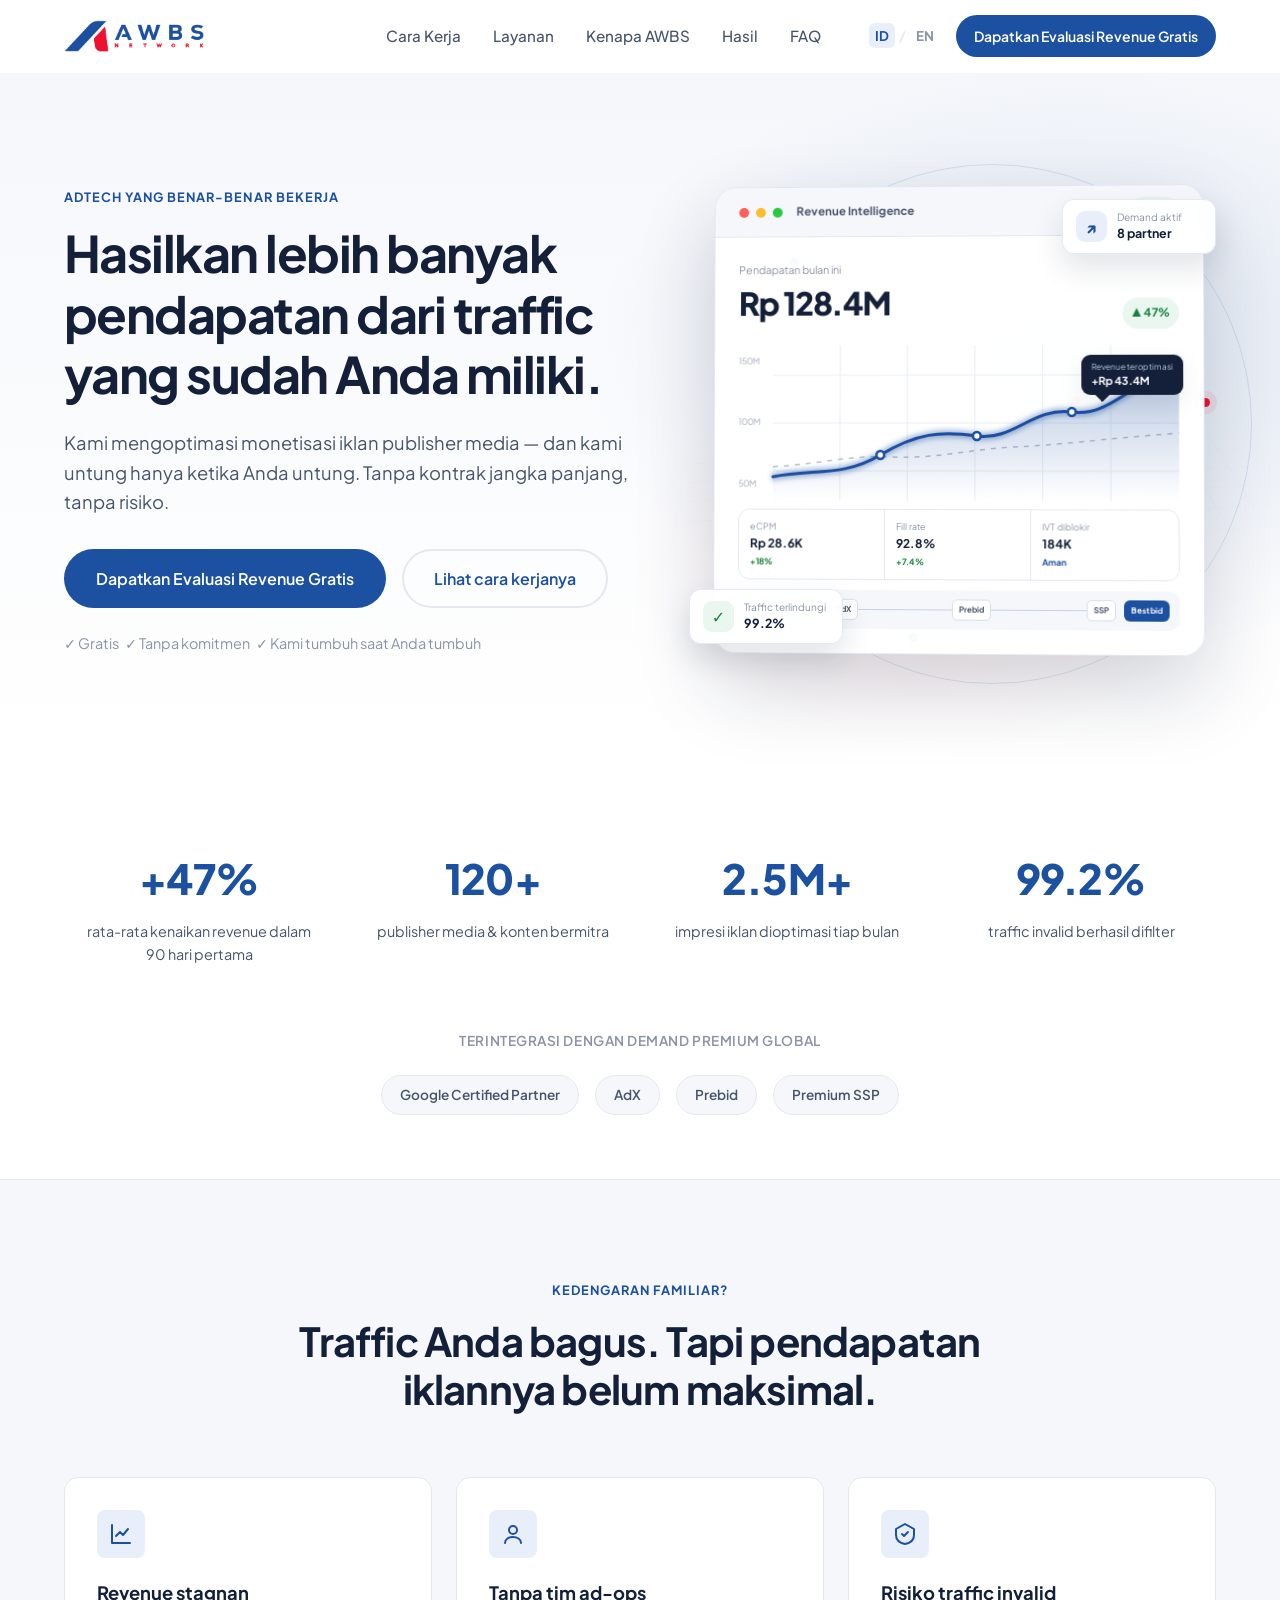
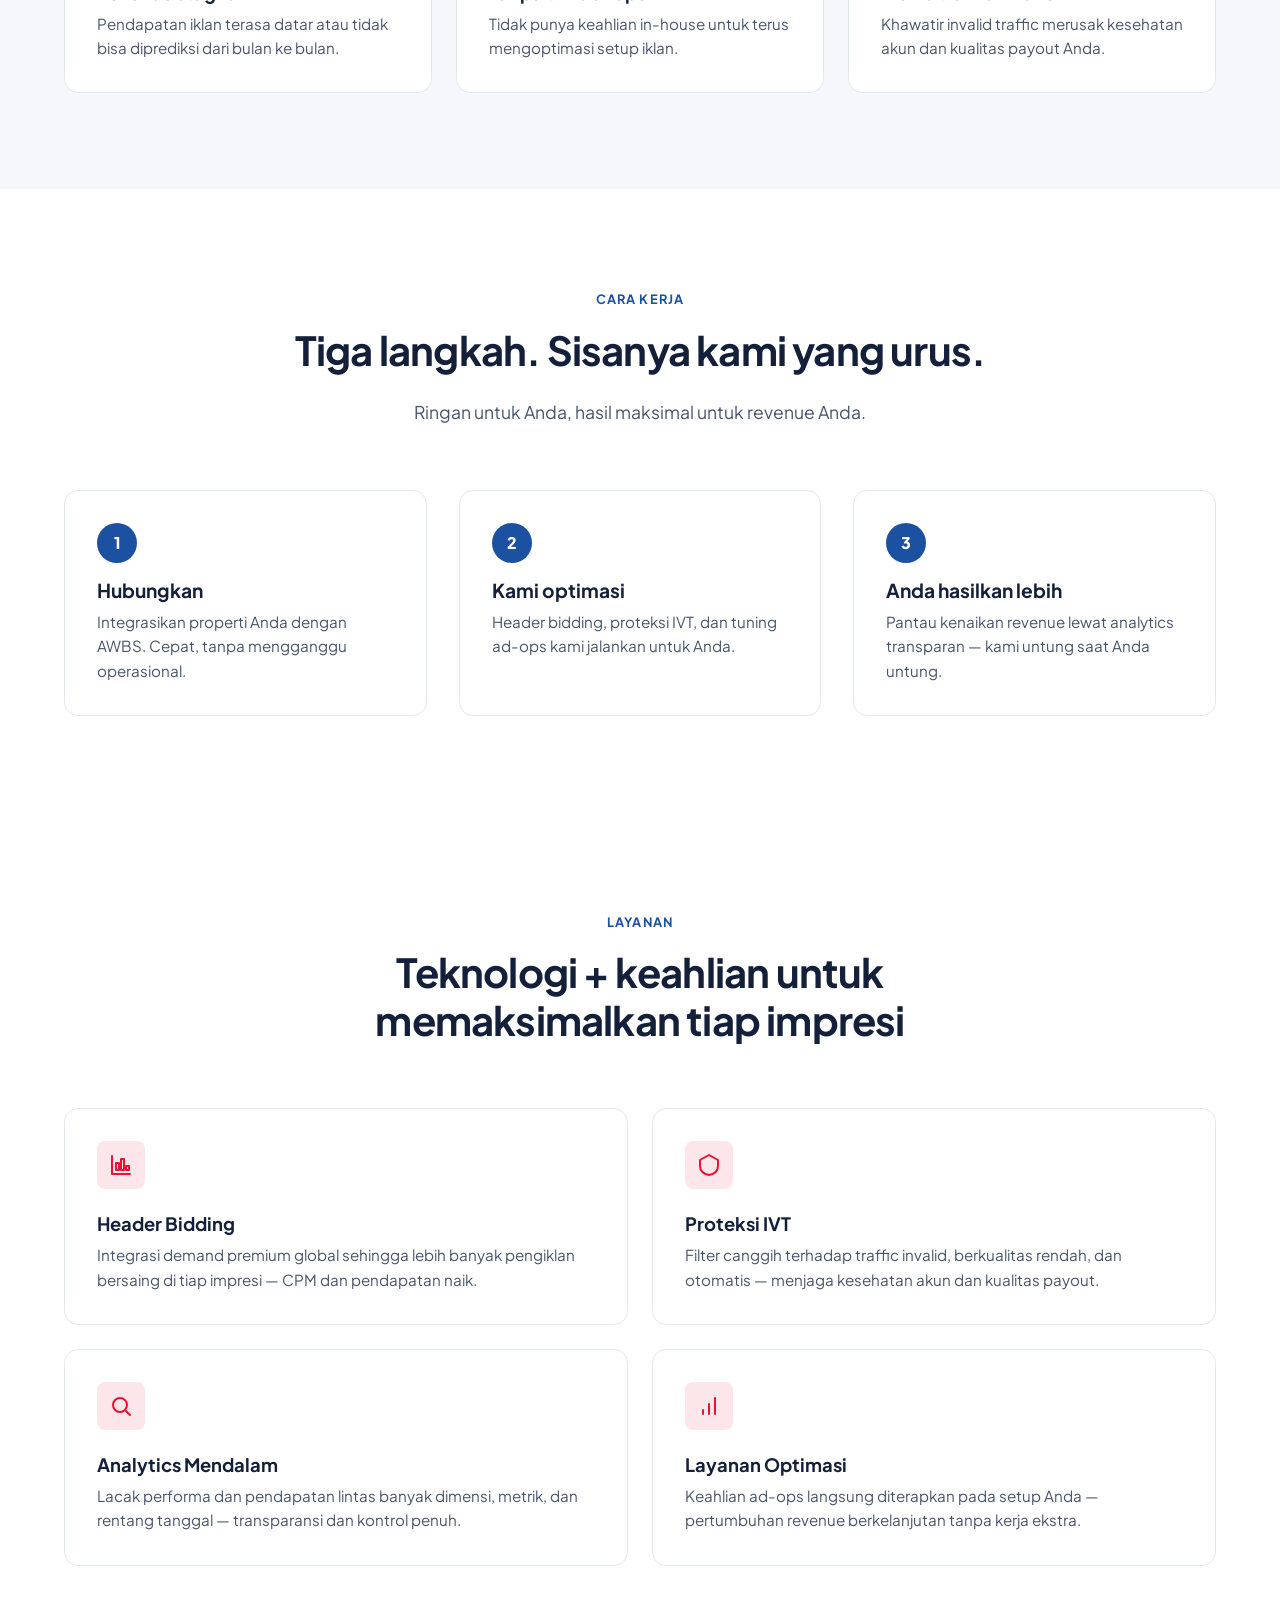
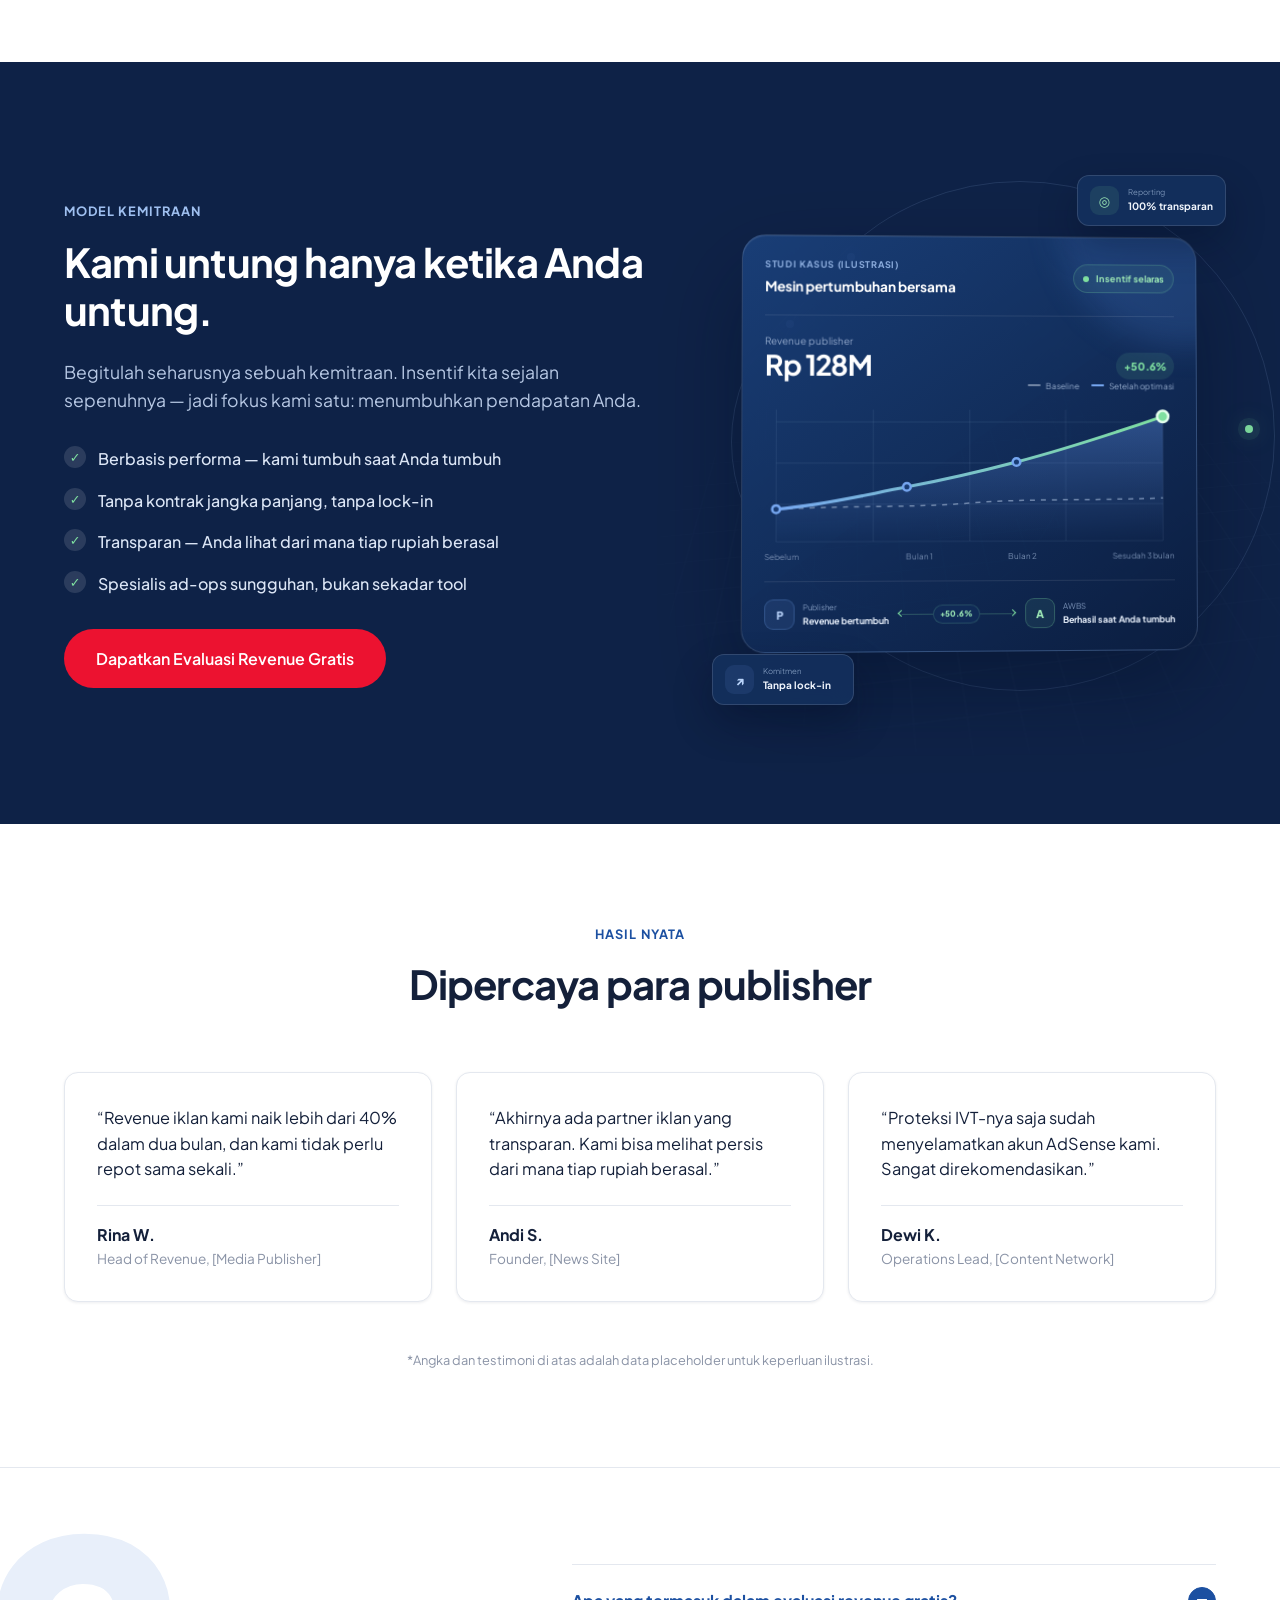
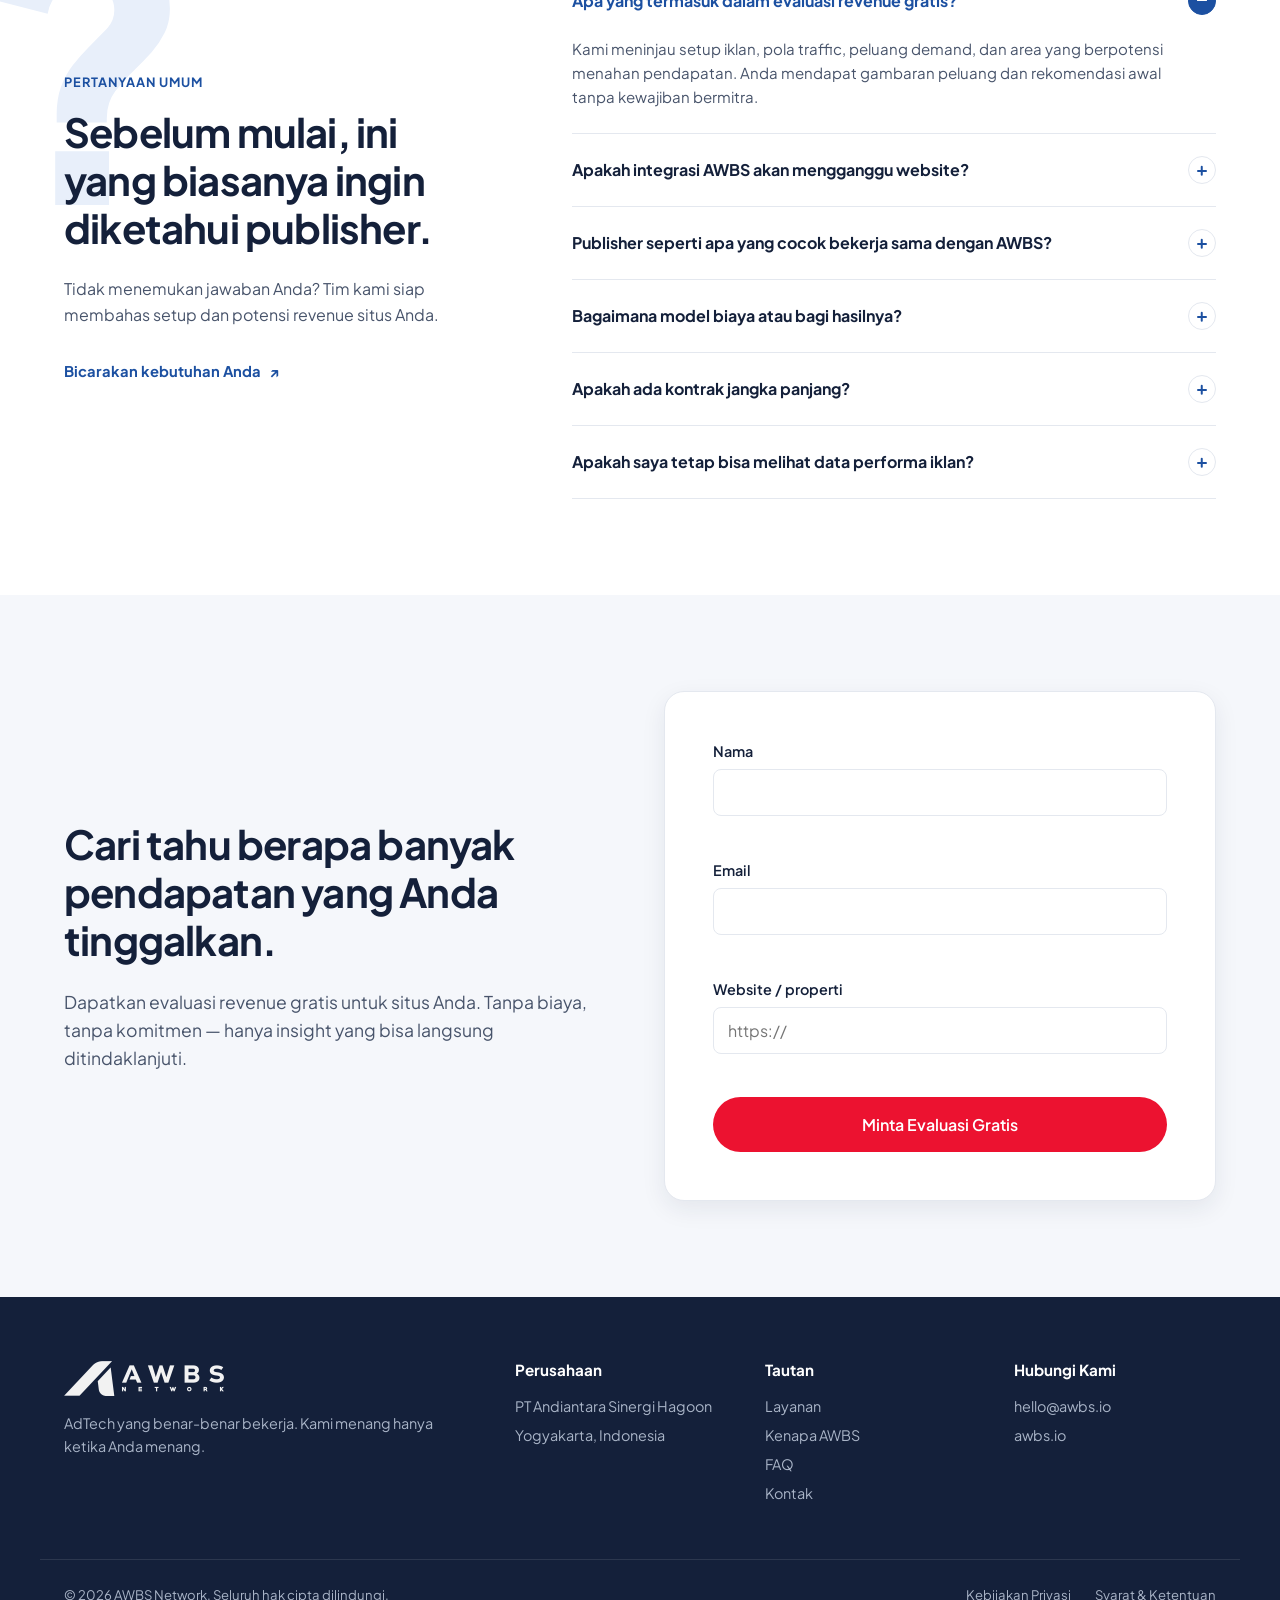
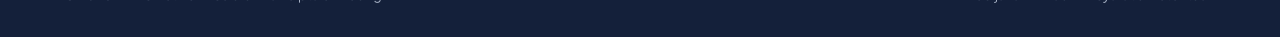
==== index.html @ 58a89e8c "initial commit" ====
<!DOCTYPE html>
<html lang="id">
<head>
  <meta charset="UTF-8" />
  <meta name="viewport" content="width=device-width, initial-scale=1.0" />
  <title data-i18n="meta.title">AWBS Network — Optimasi Monetisasi Iklan untuk Publisher</title>
  <meta name="description" data-i18n="meta.description" content="AWBS membantu publisher media mengoptimasi performa iklan. Kami untung hanya ketika Anda untung — tanpa kontrak jangka panjang." />
  <link rel="icon" href="assets/logo.png" />
  <link rel="preconnect" href="https://fonts.googleapis.com" />
  <link rel="preconnect" href="https://fonts.gstatic.com" crossorigin />
  <link href="https://fonts.googleapis.com/css2?family=Plus+Jakarta+Sans:wght@400;500;600;700;800&amp;display=swap" rel="stylesheet" />
  <link rel="stylesheet" href="css/style.css" />
  <script src="js/i18n.js" defer></script>
  <script src="js/main.js" defer></script>
  <script src="js/form.js" defer></script>
</head>
<body>
  <a href="#hero" class="skip-link" data-i18n="a11y.skip">Lewati ke konten utama</a>

  <!-- ============ HEADER / NAV ============ -->
  <header id="header" class="header">
    <div class="container header__inner">
      <a href="#hero" class="header__brand" aria-label="AWBS Network">
        <img src="assets/logo.png" alt="AWBS Network" class="header__logo" width="150" height="34" />
      </a>

      <nav class="nav" aria-label="Navigasi utama">
        <ul class="nav__list" id="navList">
          <li><a href="#how" class="nav__link" data-i18n="nav.how">Cara Kerja</a></li>
          <li><a href="#services" class="nav__link" data-i18n="nav.services">Layanan</a></li>
          <li><a href="#why" class="nav__link" data-i18n="nav.why">Kenapa AWBS</a></li>
          <li><a href="#proof" class="nav__link" data-i18n="nav.proof">Hasil</a></li>
          <li><a href="#faq" class="nav__link" data-i18n="nav.faq">FAQ</a></li>
        </ul>
      </nav>

      <div class="header__actions">
        <div class="lang-switch" role="group" aria-label="Pilih bahasa">
          <button type="button" class="lang-switch__btn is-active" data-lang="id" aria-pressed="true">ID</button>
          <span class="lang-switch__sep" aria-hidden="true">/</span>
          <button type="button" class="lang-switch__btn" data-lang="en" aria-pressed="false">EN</button>
        </div>
        <a href="#contact" class="btn btn--primary btn--sm header__cta" data-i18n="cta.primary">Dapatkan Evaluasi Revenue Gratis</a>
        <button type="button" class="hamburger" id="hamburger" aria-label="Buka menu" aria-expanded="false" aria-controls="navList">
          <span></span><span></span><span></span>
        </button>
      </div>
    </div>
  </header>

  <main>
    <!-- ============ HERO ============ -->
    <section id="hero" class="hero">
      <div class="container hero__inner">
        <div class="hero__content">
          <span class="eyebrow" data-i18n="hero.eyebrow">AdTech yang Benar-Benar Bekerja</span>
          <h1 class="hero__title" data-i18n="hero.title">Hasilkan lebih banyak pendapatan dari traffic yang sudah Anda miliki.</h1>
          <p class="hero__subtitle" data-i18n="hero.subtitle">Kami mengoptimasi monetisasi iklan publisher media — dan kami untung hanya ketika Anda untung. Tanpa kontrak jangka panjang, tanpa risiko.</p>
          <div class="hero__actions">
            <a href="#contact" class="btn btn--primary btn--lg" data-i18n="cta.primary">Dapatkan Evaluasi Revenue Gratis</a>
            <a href="#how" class="btn btn--ghost btn--lg" data-i18n="hero.secondary">Lihat cara kerjanya</a>
          </div>
          <p class="hero__note" data-i18n="hero.note">✓ Gratis &nbsp; ✓ Tanpa komitmen &nbsp; ✓ Kami tumbuh saat Anda tumbuh</p>
        </div>

        <div class="hero__visual" aria-hidden="true">
          <div class="hero-grid"></div>
          <div class="hero-orbit hero-orbit--outer"><span></span><span></span><span></span></div>
          <div class="hero-orbit hero-orbit--inner"><span></span><span></span></div>

          <div class="signal-card signal-card--demand">
            <span class="signal-card__icon">↗</span>
            <span><small data-i18n="hero.signal.demand">Demand aktif</small><strong data-i18n="hero.signal.partners">8 partner</strong></span>
          </div>
          <div class="signal-card signal-card--shield">
            <span class="signal-card__icon signal-card__icon--green">✓</span>
            <span><small data-i18n="hero.signal.protection">Traffic terlindungi</small><strong>99.2%</strong></span>
          </div>

          <div class="dashboard">
            <div class="dashboard__head">
              <span class="dashboard__dot"></span><span class="dashboard__dot"></span><span class="dashboard__dot"></span>
              <span class="dashboard__title" data-i18n="hero.dash.title">Revenue Intelligence</span>
              <span class="dashboard__live"><i></i><span data-i18n="hero.dash.live">Live</span></span>
            </div>
            <div class="dashboard__body">
              <div class="dashboard__toolbar">
                <div class="dashboard__stat">
                  <span class="dashboard__label" data-i18n="hero.dash.revenue">Pendapatan bulan ini</span>
                  <span class="dashboard__value">Rp 128.4M</span>
                </div>
                <span class="dashboard__delta">▲ 47%</span>
              </div>

              <div class="chart-wrap">
                <div class="chart-wrap__axis"><span>150M</span><span>100M</span><span>50M</span></div>
                <svg class="chart" viewBox="0 0 420 156" preserveAspectRatio="none" role="img">
                  <defs>
                    <linearGradient id="heroChartGrad" x1="0" y1="0" x2="0" y2="1">
                      <stop offset="0%" stop-color="#1C50A1" stop-opacity="0.32"/>
                      <stop offset="100%" stop-color="#1C50A1" stop-opacity="0"/>
                    </linearGradient>
                    <filter id="heroChartGlow" x="-20%" y="-30%" width="140%" height="160%">
                      <feGaussianBlur stdDeviation="3" result="blur"/>
                      <feMerge><feMergeNode in="blur"/><feMergeNode in="SourceGraphic"/></feMerge>
                    </filter>
                  </defs>
                  <g class="chart__grid">
                    <path d="M0 30H420M0 78H420M0 126H420"/>
                    <path d="M70 0V156M140 0V156M210 0V156M280 0V156M350 0V156"/>
                  </g>
                  <path class="chart__baseline" d="M0 122 C58 118 80 110 125 112 S205 104 250 102 S340 94 420 88"/>
                  <path class="chart__area" d="M0 132 C44 124 74 132 112 110 S174 86 212 91 S270 62 310 67 S370 36 420 24 L420 156 L0 156 Z"/>
                  <path class="chart__line" d="M0 132 C44 124 74 132 112 110 S174 86 212 91 S270 62 310 67 S370 36 420 24" filter="url(#heroChartGlow)"/>
                  <g class="chart__points">
                    <circle cx="112" cy="110" r="4"/><circle cx="212" cy="91" r="4"/><circle cx="310" cy="67" r="4"/><circle cx="420" cy="24" r="5"/>
                  </g>
                </svg>
                <div class="chart-tooltip"><small data-i18n="hero.dash.optimized">Revenue teroptimasi</small><strong>+Rp 43.4M</strong></div>
              </div>

              <div class="dashboard__metrics">
                <div><span data-i18n="hero.dash.cpm">eCPM</span><strong>Rp 28.6K</strong><em>+18%</em></div>
                <div><span data-i18n="hero.dash.fill">Fill rate</span><strong>92.8%</strong><em>+7.4%</em></div>
                <div><span data-i18n="hero.dash.ivt">IVT diblokir</span><strong>184K</strong><em class="is-safe" data-i18n="hero.dash.safe">Aman</em></div>
              </div>

              <div class="auction-flow">
                <div class="auction-flow__label" data-i18n="hero.dash.auction">Lelang real-time</div>
                <div class="auction-flow__route">
                  <span>AdX</span><i></i><span>Prebid</span><i></i><span>SSP</span>
                  <b data-i18n="hero.dash.bestbid">Best bid</b>
                </div>
              </div>
            </div>
          </div>
        </div>
      </div>
    </section>

    <!-- ============ TRUST STRIP ============ -->
    <section id="trust" class="trust">
      <div class="container">
        <div class="stats">
          <div class="stat">
            <span class="stat__value">+47%</span>
            <span class="stat__label" data-i18n="trust.stat1">rata-rata kenaikan revenue dalam 90 hari pertama</span>
          </div>
          <div class="stat">
            <span class="stat__value">120+</span>
            <span class="stat__label" data-i18n="trust.stat2">publisher media &amp; konten bermitra</span>
          </div>
          <div class="stat">
            <span class="stat__value">2.5M+</span>
            <span class="stat__label" data-i18n="trust.stat3">impresi iklan dioptimasi tiap bulan</span>
          </div>
          <div class="stat">
            <span class="stat__value">99.2%</span>
            <span class="stat__label" data-i18n="trust.stat4">traffic invalid berhasil difilter</span>
          </div>
        </div>
        <p class="trust__badges-label" data-i18n="trust.partners">Terintegrasi dengan demand premium global</p>
        <div class="badges">
          <span class="badge">Google Certified Partner</span>
          <span class="badge">AdX</span>
          <span class="badge">Prebid</span>
          <span class="badge">Premium SSP</span>
        </div>
      </div>
    </section>

    <!-- ============ PROBLEM ============ -->
    <section id="problem" class="section problem">
      <div class="container">
        <div class="section__head">
          <span class="eyebrow" data-i18n="problem.eyebrow">Kedengaran familiar?</span>
          <h2 class="section__title" data-i18n="problem.title">Traffic Anda bagus. Tapi pendapatan iklannya belum maksimal.</h2>
        </div>
        <div class="cards cards--3">
          <div class="card problem__card">
            <div class="card__icon" aria-hidden="true">
              <svg viewBox="0 0 24 24" fill="none" stroke="currentColor" stroke-width="2" stroke-linecap="round" stroke-linejoin="round"><path d="M3 3v18h18"/><path d="M7 14l4-4 3 3 5-6"/></svg>
            </div>
            <h3 class="card__title" data-i18n="problem.c1.title">Revenue stagnan</h3>
            <p class="card__text" data-i18n="problem.c1.text">Pendapatan iklan terasa datar atau tidak bisa diprediksi dari bulan ke bulan.</p>
          </div>
          <div class="card problem__card">
            <div class="card__icon" aria-hidden="true">
              <svg viewBox="0 0 24 24" fill="none" stroke="currentColor" stroke-width="2" stroke-linecap="round" stroke-linejoin="round"><circle cx="12" cy="8" r="4"/><path d="M4 21c0-4 4-6 8-6s8 2 8 6"/></svg>
            </div>
            <h3 class="card__title" data-i18n="problem.c2.title">Tanpa tim ad-ops</h3>
            <p class="card__text" data-i18n="problem.c2.text">Tidak punya keahlian in-house untuk terus mengoptimasi setup iklan.</p>
          </div>
          <div class="card problem__card">
            <div class="card__icon" aria-hidden="true">
              <svg viewBox="0 0 24 24" fill="none" stroke="currentColor" stroke-width="2" stroke-linecap="round" stroke-linejoin="round"><path d="M12 2l9 5v6c0 5-4 8-9 9-5-1-9-4-9-9V7z"/><path d="M9 12l2 2 4-4"/></svg>
            </div>
            <h3 class="card__title" data-i18n="problem.c3.title">Risiko traffic invalid</h3>
            <p class="card__text" data-i18n="problem.c3.text">Khawatir invalid traffic merusak kesehatan akun dan kualitas payout Anda.</p>
          </div>
        </div>
      </div>
    </section>

    <!-- ============ HOW IT WORKS ============ -->
    <section id="how" class="section how">
      <div class="container">
        <div class="section__head">
          <span class="eyebrow" data-i18n="how.eyebrow">Cara Kerja</span>
          <h2 class="section__title" data-i18n="how.title">Tiga langkah. Sisanya kami yang urus.</h2>
          <p class="section__lead" data-i18n="how.lead">Ringan untuk Anda, hasil maksimal untuk revenue Anda.</p>
        </div>
        <ol class="steps">
          <li class="step">
            <span class="step__num">1</span>
            <h3 class="step__title" data-i18n="how.s1.title">Hubungkan</h3>
            <p class="step__text" data-i18n="how.s1.text">Integrasikan properti Anda dengan AWBS. Cepat, tanpa mengganggu operasional.</p>
          </li>
          <li class="step">
            <span class="step__num">2</span>
            <h3 class="step__title" data-i18n="how.s2.title">Kami optimasi</h3>
            <p class="step__text" data-i18n="how.s2.text">Header bidding, proteksi IVT, dan tuning ad-ops kami jalankan untuk Anda.</p>
          </li>
          <li class="step">
            <span class="step__num">3</span>
            <h3 class="step__title" data-i18n="how.s3.title">Anda hasilkan lebih</h3>
            <p class="step__text" data-i18n="how.s3.text">Pantau kenaikan revenue lewat analytics transparan — kami untung saat Anda untung.</p>
          </li>
        </ol>
      </div>
    </section>

    <!-- ============ SERVICES ============ -->
    <section id="services" class="section services">
      <div class="container">
        <div class="section__head">
          <span class="eyebrow" data-i18n="services.eyebrow">Layanan</span>
          <h2 class="section__title" data-i18n="services.title">Teknologi + keahlian untuk memaksimalkan tiap impresi</h2>
        </div>
        <div class="cards cards--2">
          <div class="card service">
            <div class="card__icon card__icon--accent" aria-hidden="true">
              <svg viewBox="0 0 24 24" fill="none" stroke="currentColor" stroke-width="2" stroke-linecap="round" stroke-linejoin="round"><path d="M3 3v18h18"/><rect x="7" y="10" width="3" height="7"/><rect x="12" y="6" width="3" height="11"/><rect x="17" y="13" width="3" height="4"/></svg>
            </div>
            <h3 class="card__title" data-i18n="services.s1.title">Header Bidding</h3>
            <p class="card__text" data-i18n="services.s1.text">Integrasi demand premium global sehingga lebih banyak pengiklan bersaing di tiap impresi — CPM dan pendapatan naik.</p>
          </div>
          <div class="card service">
            <div class="card__icon card__icon--accent" aria-hidden="true">
              <svg viewBox="0 0 24 24" fill="none" stroke="currentColor" stroke-width="2" stroke-linecap="round" stroke-linejoin="round"><path d="M12 2l9 5v6c0 5-4 8-9 9-5-1-9-4-9-9V7z"/></svg>
            </div>
            <h3 class="card__title" data-i18n="services.s2.title">Proteksi IVT</h3>
            <p class="card__text" data-i18n="services.s2.text">Filter canggih terhadap traffic invalid, berkualitas rendah, dan otomatis — menjaga kesehatan akun dan kualitas payout.</p>
          </div>
          <div class="card service">
            <div class="card__icon card__icon--accent" aria-hidden="true">
              <svg viewBox="0 0 24 24" fill="none" stroke="currentColor" stroke-width="2" stroke-linecap="round" stroke-linejoin="round"><circle cx="11" cy="11" r="7"/><path d="M21 21l-4-4"/></svg>
            </div>
            <h3 class="card__title" data-i18n="services.s3.title">Analytics Mendalam</h3>
            <p class="card__text" data-i18n="services.s3.text">Lacak performa dan pendapatan lintas banyak dimensi, metrik, dan rentang tanggal — transparansi dan kontrol penuh.</p>
          </div>
          <div class="card service">
            <div class="card__icon card__icon--accent" aria-hidden="true">
              <svg viewBox="0 0 24 24" fill="none" stroke="currentColor" stroke-width="2" stroke-linecap="round" stroke-linejoin="round"><path d="M12 20V10"/><path d="M18 20V4"/><path d="M6 20v-4"/></svg>
            </div>
            <h3 class="card__title" data-i18n="services.s4.title">Layanan Optimasi</h3>
            <p class="card__text" data-i18n="services.s4.text">Keahlian ad-ops langsung diterapkan pada setup Anda — pertumbuhan revenue berkelanjutan tanpa kerja ekstra.</p>
          </div>
        </div>
      </div>
    </section>

    <!-- ============ WHY AWBS ============ -->
    <section id="why" class="section why">
      <div class="container why__inner">
        <div class="why__content">
          <span class="eyebrow eyebrow--light" data-i18n="why.eyebrow">Model Kemitraan</span>
          <h2 class="section__title" data-i18n="why.title">Kami untung hanya ketika Anda untung.</h2>
          <p class="section__lead" data-i18n="why.lead">Begitulah seharusnya sebuah kemitraan. Insentif kita sejalan sepenuhnya — jadi fokus kami satu: menumbuhkan pendapatan Anda.</p>
          <ul class="checklist">
            <li data-i18n="why.p1">Berbasis performa — kami tumbuh saat Anda tumbuh</li>
            <li data-i18n="why.p2">Tanpa kontrak jangka panjang, tanpa lock-in</li>
            <li data-i18n="why.p3">Transparan — Anda lihat dari mana tiap rupiah berasal</li>
            <li data-i18n="why.p4">Spesialis ad-ops sungguhan, bukan sekadar tool</li>
          </ul>
          <a href="#contact" class="btn btn--accent btn--lg" data-i18n="cta.primary">Dapatkan Evaluasi Revenue Gratis</a>
        </div>
        <div class="why__visual" aria-hidden="true">
          <div class="partnership-visual">
            <div class="partnership-visual__grid"></div>
            <div class="partnership-orbit partnership-orbit--one"><i></i><i></i></div>
            <div class="partnership-orbit partnership-orbit--two"><i></i></div>

            <div class="partnership-panel">
              <div class="partnership-panel__head">
                <div>
                  <span class="partnership-panel__eyebrow" data-i18n="why.case.label">Studi kasus (ilustrasi)</span>
                  <strong data-i18n="why.visual.title">Mesin pertumbuhan bersama</strong>
                </div>
                <span class="partnership-panel__status"><i></i><span data-i18n="why.visual.status">Insentif selaras</span></span>
              </div>

              <div class="partnership-chart">
                <div class="partnership-chart__summary">
                  <span data-i18n="why.visual.revenue">Revenue publisher</span>
                  <strong>Rp 128M</strong>
                  <em>+50.6%</em>
                </div>
                <div class="partnership-chart__legend">
                  <span><i></i><span data-i18n="why.visual.baseline">Baseline</span></span>
                  <span><i></i><span data-i18n="why.visual.optimized">Setelah optimasi</span></span>
                </div>
                <svg viewBox="0 0 430 156" role="presentation">
                  <defs>
                    <linearGradient id="partnershipArea" x1="0" y1="0" x2="0" y2="1">
                      <stop offset="0" stop-color="#5B8DE0" stop-opacity=".38"/>
                      <stop offset="1" stop-color="#5B8DE0" stop-opacity="0"/>
                    </linearGradient>
                    <linearGradient id="partnershipLine" x1="0" y1="0" x2="1" y2="0">
                      <stop offset="0" stop-color="#76A7F1"/>
                      <stop offset="1" stop-color="#7FE0A0"/>
                    </linearGradient>
                  </defs>
                  <g class="partnership-chart__gridlines">
                    <path d="M12 25H418M12 68H418M12 111H418M12 150H418"/>
                    <path d="M12 12V150M113 12V150M214 12V150M315 12V150M418 12V150"/>
                  </g>
                  <path class="partnership-chart__baseline" d="M12 116 C98 112 151 115 214 110 S334 108 418 105"/>
                  <path class="partnership-chart__area" d="M12 116 C68 111 105 101 148 93 S221 78 263 67 S345 44 418 19 L418 150 L12 150Z"/>
                  <path class="partnership-chart__line" d="M12 116 C68 111 105 101 148 93 S221 78 263 67 S345 44 418 19"/>
                  <g class="partnership-chart__points">
                    <circle cx="12" cy="116" r="4"/><circle cx="148" cy="93" r="4"/><circle cx="263" cy="67" r="4"/><circle cx="418" cy="19" r="6"/>
                  </g>
                </svg>
                <div class="partnership-chart__months"><span data-i18n="why.case.before">Sebelum</span><span data-i18n="why.visual.month1">Bulan 1</span><span data-i18n="why.visual.month2">Bulan 2</span><span data-i18n="why.case.after">Sesudah 3 bulan</span></div>
              </div>

              <div class="alignment-flow">
                <div class="alignment-node alignment-node--publisher">
                  <span class="alignment-node__mark">P</span>
                  <span><small data-i18n="why.visual.publisher">Publisher</small><strong data-i18n="why.visual.publisherResult">Revenue bertumbuh</strong></span>
                </div>
                <div class="alignment-flow__link"><i></i><span>+50.6%</span></div>
                <div class="alignment-node alignment-node--awbs">
                  <span class="alignment-node__mark">A</span>
                  <span><small>AWBS</small><strong data-i18n="why.visual.awbsResult">Berhasil saat Anda tumbuh</strong></span>
                </div>
              </div>
            </div>

            <div class="partnership-chip partnership-chip--transparent">
              <span class="partnership-chip__icon">◎</span>
              <span><small data-i18n="why.visual.reporting">Reporting</small><strong data-i18n="why.visual.transparent">100% transparan</strong></span>
            </div>
            <div class="partnership-chip partnership-chip--flexible">
              <span class="partnership-chip__icon">↗</span>
              <span><small data-i18n="why.visual.commitment">Komitmen</small><strong data-i18n="why.visual.nolock">Tanpa lock-in</strong></span>
            </div>
          </div>
        </div>
      </div>
    </section>

    <!-- ============ PROOF ============ -->
    <section id="proof" class="section proof">
      <div class="container">
        <div class="section__head">
          <span class="eyebrow" data-i18n="proof.eyebrow">Hasil Nyata</span>
          <h2 class="section__title" data-i18n="proof.title">Dipercaya para publisher</h2>
        </div>
        <div class="cards cards--3">
          <figure class="testimonial">
            <blockquote data-i18n="proof.t1.quote">"Revenue iklan kami naik lebih dari 40% dalam dua bulan, dan kami tidak perlu repot sama sekali."</blockquote>
            <figcaption><strong data-i18n="proof.t1.name">Rina W.</strong><span data-i18n="proof.t1.role">Head of Revenue, [Media Publisher]</span></figcaption>
          </figure>
          <figure class="testimonial">
            <blockquote data-i18n="proof.t2.quote">"Akhirnya ada partner iklan yang transparan. Kami bisa melihat persis dari mana tiap rupiah berasal."</blockquote>
            <figcaption><strong data-i18n="proof.t2.name">Andi S.</strong><span data-i18n="proof.t2.role">Founder, [News Site]</span></figcaption>
          </figure>
          <figure class="testimonial">
            <blockquote data-i18n="proof.t3.quote">"Proteksi IVT-nya saja sudah menyelamatkan akun AdSense kami. Sangat direkomendasikan."</blockquote>
            <figcaption><strong data-i18n="proof.t3.name">Dewi K.</strong><span data-i18n="proof.t3.role">Operations Lead, [Content Network]</span></figcaption>
          </figure>
        </div>
        <p class="proof__disclaimer" data-i18n="proof.disclaimer">*Angka dan testimoni di atas adalah data placeholder untuk keperluan ilustrasi.</p>
      </div>
    </section>

    <!-- ============ FAQ ============ -->
    <section id="faq" class="section faq">
      <div class="container faq__layout">
        <div class="faq__intro">
          <span class="eyebrow" data-i18n="faq.eyebrow">Pertanyaan Umum</span>
          <h2 class="section__title" data-i18n="faq.title">Sebelum mulai, ini yang biasanya ingin diketahui publisher.</h2>
          <p class="section__lead" data-i18n="faq.lead">Tidak menemukan jawaban Anda? Tim kami siap membahas setup dan potensi revenue situs Anda.</p>
          <a href="#contact" class="faq__link" data-i18n="faq.contact">Bicarakan kebutuhan Anda <span aria-hidden="true">↗</span></a>
        </div>

        <div class="faq__list">
          <details class="faq__item" open>
            <summary><span data-i18n="faq.q1">Apa yang termasuk dalam evaluasi revenue gratis?</span><i aria-hidden="true"></i></summary>
            <div class="faq__answer"><p data-i18n="faq.a1">Kami meninjau setup iklan, pola traffic, peluang demand, dan area yang berpotensi menahan pendapatan. Anda mendapat gambaran peluang dan rekomendasi awal tanpa kewajiban bermitra.</p></div>
          </details>
          <details class="faq__item">
            <summary><span data-i18n="faq.q2">Apakah integrasi AWBS akan mengganggu website?</span><i aria-hidden="true"></i></summary>
            <div class="faq__answer"><p data-i18n="faq.a2">Integrasi dirancang bertahap dan diawasi oleh tim ad-ops. Kami menguji implementasi, performa iklan, dan pengalaman pengguna sebelum melakukan optimasi lebih lanjut.</p></div>
          </details>
          <details class="faq__item">
            <summary><span data-i18n="faq.q3">Publisher seperti apa yang cocok bekerja sama dengan AWBS?</span><i aria-hidden="true"></i></summary>
            <div class="faq__answer"><p data-i18n="faq.a3">Kami paling relevan untuk publisher media dan konten dengan traffic aktif yang ingin meningkatkan yield, memperluas demand, atau menjalankan ad-ops tanpa membangun tim internal sendiri.</p></div>
          </details>
          <details class="faq__item">
            <summary><span data-i18n="faq.q4">Bagaimana model biaya atau bagi hasilnya?</span><i aria-hidden="true"></i></summary>
            <div class="faq__answer"><p data-i18n="faq.a4">Model kerja sama berbasis performa dan dibahas transparan setelah evaluasi. Struktur komersial disesuaikan dengan kondisi properti, stack iklan, dan ruang optimasi masing-masing publisher.</p></div>
          </details>
          <details class="faq__item">
            <summary><span data-i18n="faq.q5">Apakah ada kontrak jangka panjang?</span><i aria-hidden="true"></i></summary>
            <div class="faq__answer"><p data-i18n="faq.a5">Tidak ada lock-in jangka panjang. Ruang lingkup, target, akses data, dan mekanisme penghentian kerja sama disepakati dengan jelas sejak awal.</p></div>
          </details>
          <details class="faq__item">
            <summary><span data-i18n="faq.q6">Apakah saya tetap bisa melihat data performa iklan?</span><i aria-hidden="true"></i></summary>
            <div class="faq__answer"><p data-i18n="faq.a6">Ya. Transparansi adalah bagian utama kemitraan: Anda tetap dapat memantau metrik, tren pendapatan, dan dampak optimasi melalui reporting yang disepakati bersama.</p></div>
          </details>
        </div>
      </div>
    </section>

    <!-- ============ FINAL CTA / CONTACT ============ -->
    <section id="contact" class="section contact">
      <div class="container contact__inner">
        <div class="contact__copy">
          <h2 class="section__title" data-i18n="contact.title">Cari tahu berapa banyak pendapatan yang Anda tinggalkan.</h2>
          <p class="section__lead" data-i18n="contact.lead">Dapatkan evaluasi revenue gratis untuk situs Anda. Tanpa biaya, tanpa komitmen — hanya insight yang bisa langsung ditindaklanjuti.</p>
        </div>
        <form class="lead-form" id="leadForm" novalidate>
          <div class="field">
            <label for="name" data-i18n="contact.form.name">Nama</label>
            <input type="text" id="name" name="name" required autocomplete="name" />
            <span class="field__error" data-error-for="name"></span>
          </div>
          <div class="field">
            <label for="email" data-i18n="contact.form.email">Email</label>
            <input type="email" id="email" name="email" required autocomplete="email" />
            <span class="field__error" data-error-for="email"></span>
          </div>
          <div class="field">
            <label for="website" data-i18n="contact.form.website">Website / properti</label>
            <input type="url" id="website" name="website" required placeholder="https://" />
            <span class="field__error" data-error-for="website"></span>
          </div>
          <button type="submit" class="btn btn--accent btn--lg btn--block" data-i18n="contact.form.submit">Minta Evaluasi Gratis</button>
          <p class="lead-form__success" id="formSuccess" hidden data-i18n="contact.form.success">Terima kasih! Tim kami akan menghubungi Anda dalam 1×24 jam.</p>
        </form>
      </div>
    </section>
  </main>

  <!-- ============ FOOTER ============ -->
  <footer id="footer" class="footer">
    <div class="container footer__inner">
      <div class="footer__brand">
        <img src="assets/logo-white.png" alt="AWBS Network" class="footer__logo" width="160" height="35" />
        <p class="footer__tagline" data-i18n="footer.tagline">AdTech yang benar-benar bekerja. Kami menang hanya ketika Anda menang.</p>
      </div>
      <div class="footer__col">
        <h4 data-i18n="footer.company.title">Perusahaan</h4>
        <p>PT Andiantara Sinergi Hagoon</p>
        <p data-i18n="footer.company.address">Yogyakarta, Indonesia</p>
      </div>
      <div class="footer__col">
        <h4 data-i18n="footer.links.title">Tautan</h4>
        <a href="#services" data-i18n="nav.services">Layanan</a>
        <a href="#why" data-i18n="nav.why">Kenapa AWBS</a>
        <a href="#faq" data-i18n="nav.faq">FAQ</a>
        <a href="#contact" data-i18n="footer.links.contact">Kontak</a>
      </div>
      <div class="footer__col">
        <h4 data-i18n="footer.contact.title">Hubungi Kami</h4>
        <a href="mailto:hello@awbs.io">hello@awbs.io</a>
        <a href="https://awbs.io" target="_blank" rel="noopener">awbs.io</a>
      </div>
    </div>
    <div class="footer__bottom container">
      <span data-i18n="footer.copyright">© 2026 AWBS Network. Seluruh hak cipta dilindungi.</span>
      <div class="footer__legal">
        <a href="#" data-i18n="footer.privacy">Kebijakan Privasi</a>
        <a href="#" data-i18n="footer.terms">Syarat &amp; Ketentuan</a>
      </div>
    </div>
  </footer>
</body>
</html>
---- css/style.css ----
/* ============================================================
   AWBS Landing — style.css
   Palet dari logo: primary #1C50A1, accent #EC1230
   ============================================================ */

:root {
  /* Warna brand */
  --color-primary: #1C50A1;
  --color-primary-dark: #143A78;
  --color-primary-light: #E8EFFA;
  --color-accent: #EC1230;
  --color-accent-dark: #C40F28;

  /* Netral */
  --color-ink: #14203A;
  --color-body: #48546B;
  --color-muted: #8A93A6;
  --color-line: #E4E8EF;
  --color-bg: #FFFFFF;
  --color-bg-alt: #F5F7FB;
  --color-bg-deep: #0E2247;

  /* Spacing (grid 8pt) */
  --space-1: 8px;
  --space-2: 16px;
  --space-3: 24px;
  --space-4: 32px;
  --space-5: 48px;
  --space-6: 64px;
  --space-7: 96px;

  /* Radius & shadow */
  --radius-sm: 8px;
  --radius: 14px;
  --radius-lg: 20px;
  --shadow-sm: 0 1px 3px rgba(20, 32, 58, .08);
  --shadow: 0 8px 24px rgba(20, 32, 58, .08);
  --shadow-lg: 0 20px 48px rgba(20, 32, 58, .14);

  /* Layout */
  --container: 1200px;
  --header-h: 72px;

  --font: 'Plus Jakarta Sans', system-ui, -apple-system, Segoe UI, Roboto, sans-serif;
}

/* ---------- Reset ringan ---------- */
*, *::before, *::after { box-sizing: border-box; }
html { scroll-behavior: smooth; scroll-padding-top: var(--header-h); }
body {
  margin: 0;
  font-family: var(--font);
  color: var(--color-body);
  background: var(--color-bg);
  line-height: 1.6;
  -webkit-font-smoothing: antialiased;
}
h1, h2, h3, h4 { color: var(--color-ink); line-height: 1.2; margin: 0; font-weight: 700; }
p { margin: 0; }
a { color: inherit; text-decoration: none; }
img { max-width: 100%; display: block; }
ul, ol { margin: 0; padding: 0; list-style: none; }

.container { width: 100%; max-width: var(--container); margin: 0 auto; padding: 0 var(--space-3); }

.skip-link {
  position: absolute; left: -9999px; top: 0; z-index: 100;
  background: var(--color-primary); color: #fff; padding: var(--space-2); border-radius: var(--radius-sm);
}
.skip-link:focus { left: var(--space-2); top: var(--space-2); }

/* ---------- Tipografi utilitas ---------- */
.eyebrow {
  display: inline-block;
  font-size: .8rem; font-weight: 700; letter-spacing: .08em; text-transform: uppercase;
  color: var(--color-primary); margin-bottom: var(--space-2);
}
.eyebrow--light { color: #9FC0F0; }

.section { padding: var(--space-7) 0; }
.section__head { max-width: 720px; margin: 0 auto var(--space-6); text-align: center; }
.section__title { font-size: clamp(1.7rem, 4vw, 2.5rem); letter-spacing: -.02em; }
.section__lead { margin-top: var(--space-3); font-size: 1.1rem; color: var(--color-body); }

/* ---------- Buttons ---------- */
.btn {
  display: inline-flex; align-items: center; justify-content: center; gap: var(--space-1);
  font-family: inherit; font-weight: 600; font-size: .95rem; cursor: pointer;
  border: 2px solid transparent; border-radius: 999px; padding: 12px 24px;
  transition: transform .15s ease, background .2s ease, box-shadow .2s ease, color .2s ease;
  white-space: nowrap;
}
.btn:active { transform: translateY(1px); }
.btn--primary { background: var(--color-primary); color: #fff; }
.btn--primary:hover { background: var(--color-primary-dark); box-shadow: var(--shadow); }
.btn--accent { background: var(--color-accent); color: #fff; }
.btn--accent:hover { background: var(--color-accent-dark); box-shadow: 0 8px 24px rgba(236,18,48,.28); }
.btn--ghost { background: transparent; color: var(--color-primary); border-color: var(--color-line); }
.btn--ghost:hover { border-color: var(--color-primary); background: var(--color-primary-light); }
.btn--sm { padding: 8px 16px; font-size: .875rem; }
.btn--lg { padding: 15px 30px; font-size: 1rem; }
.btn--block { width: 100%; }

/* ---------- Header ---------- */
.header {
  position: sticky; top: 0; z-index: 50;
  background: rgba(255,255,255,.85); backdrop-filter: blur(10px);
  border-bottom: 1px solid transparent;
  transition: box-shadow .25s ease, border-color .25s ease;
}
.header.is-scrolled { box-shadow: var(--shadow-sm); border-color: var(--color-line); }
.header__inner { display: flex; align-items: center; gap: var(--space-3); height: var(--header-h); }
.header__logo { height: 32px; width: auto; }
.nav { margin-left: auto; }
.nav__list { display: flex; gap: var(--space-4); }
.nav__link { font-weight: 500; color: var(--color-body); font-size: .95rem; }
.nav__link:hover { color: var(--color-primary); }
.header__actions { display: flex; align-items: center; gap: var(--space-2); margin-left: var(--space-3); }

.lang-switch { display: flex; align-items: center; gap: 4px; font-weight: 600; font-size: .85rem; }
.lang-switch__btn {
  border: none; background: none; cursor: pointer; padding: 4px 6px; border-radius: 6px;
  color: var(--color-muted); font-family: inherit; font-weight: 700;
}
.lang-switch__btn.is-active { color: var(--color-primary); background: var(--color-primary-light); }
.lang-switch__sep { color: var(--color-line); }

.hamburger { display: none; flex-direction: column; gap: 5px; background: none; border: none; cursor: pointer; padding: 8px; }
.hamburger span { display: block; width: 22px; height: 2px; background: var(--color-ink); border-radius: 2px; transition: .25s; }
.hamburger[aria-expanded="true"] span:nth-child(1) { transform: translateY(7px) rotate(45deg); }
.hamburger[aria-expanded="true"] span:nth-child(2) { opacity: 0; }
.hamburger[aria-expanded="true"] span:nth-child(3) { transform: translateY(-7px) rotate(-45deg); }

/* ---------- Hero ---------- */
.hero {
  position: relative; overflow: hidden; padding: var(--space-7) 0;
  background:
    radial-gradient(700px 440px at 83% 42%, rgba(28,80,161,.13), transparent 68%),
    radial-gradient(420px 280px at 72% 70%, rgba(236,18,48,.06), transparent 70%),
    linear-gradient(180deg, var(--color-bg-alt), var(--color-bg));
}
.hero::before {
  content: ""; position: absolute; inset: 0; pointer-events: none; opacity: .35;
  background-image: radial-gradient(rgba(28,80,161,.24) .7px, transparent .7px);
  background-size: 22px 22px;
  mask-image: linear-gradient(90deg, transparent 0 54%, #000 76%, transparent 100%);
}
.hero__inner { position: relative; z-index: 1; display: grid; grid-template-columns: minmax(0, 1fr); gap: var(--space-6); align-items: center; }
.hero__content { position: relative; z-index: 4; min-width: 0; }
.hero__title { font-size: clamp(2rem, 5.5vw, 3.15rem); letter-spacing: -.03em; }
.hero__subtitle { margin-top: var(--space-3); font-size: 1.15rem; max-width: 46ch; }
.hero__actions { margin-top: var(--space-4); display: flex; flex-wrap: wrap; gap: var(--space-2); }
.hero__note { margin-top: var(--space-3); font-size: .9rem; color: var(--color-muted); }

/* Hero revenue intelligence illustration */
.hero__visual {
  position: relative; min-width: 0; min-height: 500px; display: grid; align-items: center;
  isolation: isolate; perspective: 1200px;
}
.hero-grid {
  position: absolute; inset: 8% -8% 4%; z-index: -3; border-radius: 44px;
  background-image:
    linear-gradient(rgba(28,80,161,.07) 1px, transparent 1px),
    linear-gradient(90deg, rgba(28,80,161,.07) 1px, transparent 1px);
  background-size: 34px 34px;
  transform: rotateX(62deg) rotateZ(-7deg) translateY(20%);
  mask-image: radial-gradient(ellipse, #000 20%, transparent 72%);
}
.hero-orbit { position: absolute; z-index: -2; border: 1px solid rgba(28,80,161,.13); border-radius: 50%; }
.hero-orbit--outer { width: 520px; height: 520px; right: -7%; top: -1%; animation: orbit-spin 28s linear infinite; }
.hero-orbit--inner { width: 360px; height: 360px; left: 10%; top: 13%; animation: orbit-spin 22s linear infinite reverse; }
.hero-orbit span { position: absolute; width: 9px; height: 9px; border-radius: 50%; background: var(--color-primary); box-shadow: 0 0 0 7px rgba(28,80,161,.09); }
.hero-orbit span:nth-child(1) { top: 18%; left: 11%; }
.hero-orbit span:nth-child(2) { right: 8%; top: 45%; background: var(--color-accent); box-shadow: 0 0 0 7px rgba(236,18,48,.08); }
.hero-orbit span:nth-child(3) { bottom: 8%; left: 34%; }
.signal-card {
  position: absolute; z-index: 4; display: flex; align-items: center; gap: 10px;
  min-width: 154px; padding: 11px 13px; background: rgba(255,255,255,.92);
  border: 1px solid rgba(28,80,161,.12); border-radius: 12px;
  box-shadow: 0 14px 30px rgba(20,32,58,.12); backdrop-filter: blur(12px);
  animation: signal-float 5s ease-in-out infinite;
}
.signal-card--demand { top: 6%; right: 0; }
.signal-card--shield { bottom: 5%; left: -2%; animation-delay: -2.4s; }
.signal-card__icon { display: grid; place-items: center; width: 31px; height: 31px; flex: 0 0 auto; border-radius: 9px; background: var(--color-primary-light); color: var(--color-primary); font-weight: 800; }
.signal-card__icon--green { color: #16803C; background: #EAF7EF; }
.signal-card small, .signal-card strong { display: block; line-height: 1.25; }
.signal-card small { font-size: .63rem; color: var(--color-muted); }
.signal-card strong { margin-top: 2px; font-size: .78rem; color: var(--color-ink); }
.dashboard {
  position: relative; z-index: 2; width: calc(100% - 26px); max-width: 100%; margin: auto;
  background: rgba(255,255,255,.97); border: 1px solid rgba(28,80,161,.13);
  border-radius: 22px; box-shadow: 0 34px 80px rgba(20,32,58,.18), 0 1px 0 rgba(255,255,255,.8) inset;
  overflow: hidden; transform: rotateY(-2deg) rotateX(1deg); transition: transform .45s ease, box-shadow .45s ease;
}
.hero__visual:hover .dashboard { transform: rotateY(0) rotateX(0) translateY(-4px); box-shadow: 0 40px 90px rgba(20,32,58,.22); }
.dashboard__head { display: flex; align-items: center; gap: 7px; min-height: 50px; padding: 0 var(--space-3); background: rgba(245,247,251,.9); border-bottom: 1px solid var(--color-line); }
.dashboard__dot { width: 10px; height: 10px; border-radius: 50%; background: var(--color-line); }
.dashboard__dot:nth-child(1){ background:#FF5F57; } .dashboard__dot:nth-child(2){ background:#FEBC2E; } .dashboard__dot:nth-child(3){ background:#28C840; }
.dashboard__title { margin-left: 7px; font-size: .72rem; font-weight: 700; color: var(--color-body); }
.dashboard__live { margin-left: auto; display: inline-flex; align-items: center; gap: 5px; padding: 4px 8px; border: 1px solid #D7EEE0; border-radius: 999px; color: #16803C; background: #F2FBF5; font-size: .62rem; font-weight: 700; }
.dashboard__live i { width: 6px; height: 6px; border-radius: 50%; background: #22A653; box-shadow: 0 0 0 4px rgba(34,166,83,.10); animation: live-pulse 1.8s ease-out infinite; }
.dashboard__body { padding: var(--space-3); }
.dashboard__toolbar { display: flex; justify-content: space-between; align-items: flex-end; }
.dashboard__stat { display: flex; flex-direction: column; }
.dashboard__label { font-size: .68rem; color: var(--color-muted); }
.dashboard__value { font-size: clamp(1.55rem, 3.2vw, 2rem); font-weight: 800; color: var(--color-ink); letter-spacing: -.04em; }
.dashboard__delta { padding: 6px 9px; border-radius: 999px; font-size: .72rem; font-weight: 700; color: #16803C; background: #EAF7EF; }
.chart-wrap { position: relative; margin: var(--space-2) 0 var(--space-1); padding-left: 35px; }
.chart-wrap__axis { position: absolute; inset: 9px auto 10px 0; display: flex; flex-direction: column; justify-content: space-between; color: #A2AABC; font-size: .55rem; }
.chart { width: 100%; height: 156px; display: block; overflow: visible; }
.chart__grid path { fill: none; stroke: #E9EDF4; stroke-width: 1; vector-effect: non-scaling-stroke; }
.chart__baseline { fill: none; stroke: #B8C0CE; stroke-width: 1.5; stroke-dasharray: 5 6; vector-effect: non-scaling-stroke; }
.chart__area { fill: url(#heroChartGrad); }
.chart__line { fill: none; stroke: var(--color-primary); stroke-width: 3; stroke-linecap: round; vector-effect: non-scaling-stroke; stroke-dasharray: 620; stroke-dashoffset: 620; animation: chart-draw 1.5s .45s ease forwards; }
.chart__points circle { fill: #fff; stroke: var(--color-primary); stroke-width: 2.5; vector-effect: non-scaling-stroke; }
.chart__points circle:last-child { fill: var(--color-accent); stroke: #fff; }
.chart-tooltip { position: absolute; top: 10px; right: -4px; padding: 7px 10px; border-radius: 9px; background: var(--color-ink); color: #fff; box-shadow: var(--shadow); }
.chart-tooltip::after { content: ""; position: absolute; left: 16px; bottom: -5px; width: 10px; height: 10px; background: var(--color-ink); transform: rotate(45deg); }
.chart-tooltip small, .chart-tooltip strong { position: relative; z-index: 1; display: block; line-height: 1.25; }
.chart-tooltip small { color: #BCC7DA; font-size: .52rem; }
.chart-tooltip strong { margin-top: 2px; font-size: .68rem; }
.dashboard__metrics { display: grid; grid-template-columns: repeat(3, 1fr); gap: 1px; overflow: hidden; border: 1px solid var(--color-line); border-radius: 12px; background: var(--color-line); }
.dashboard__metrics div { position: relative; min-width: 0; padding: 10px 11px; background: #fff; }
.dashboard__metrics span, .dashboard__metrics strong, .dashboard__metrics em { display: block; white-space: nowrap; overflow: hidden; text-overflow: ellipsis; }
.dashboard__metrics span { color: var(--color-muted); font-size: .56rem; }
.dashboard__metrics strong { color: var(--color-ink); font-size: .75rem; }
.dashboard__metrics em { margin-top: 2px; color: #16803C; font-size: .54rem; font-style: normal; font-weight: 700; }
.dashboard__metrics em.is-safe { color: var(--color-primary); }
.auction-flow { margin-top: 10px; display: grid; grid-template-columns: auto 1fr; gap: 12px; align-items: center; padding: 9px 10px; border-radius: 11px; background: var(--color-bg-alt); }
.auction-flow__label { font-size: .56rem; color: var(--color-muted); font-weight: 600; white-space: nowrap; }
.auction-flow__route { display: flex; align-items: center; min-width: 0; }
.auction-flow__route span { position: relative; z-index: 1; padding: 3px 6px; border: 1px solid #D7DFEB; border-radius: 5px; background: #fff; color: var(--color-body); font-size: .5rem; font-weight: 700; }
.auction-flow__route i { position: relative; flex: 1; min-width: 8px; height: 1px; overflow: hidden; background: #C8D2E2; }
.auction-flow__route i::after { content: ""; position: absolute; inset: 0; background: linear-gradient(90deg, transparent, var(--color-primary), transparent); transform: translateX(-100%); animation: flow-line 2.3s linear infinite; }
.auction-flow__route b { margin-left: 8px; padding: 4px 7px; border-radius: 6px; color: #fff; background: var(--color-primary); font-size: .5rem; white-space: nowrap; }

@keyframes orbit-spin { to { transform: rotate(360deg); } }
@keyframes signal-float { 0%, 100% { transform: translateY(0); } 50% { transform: translateY(-9px); } }
@keyframes live-pulse { 0% { box-shadow: 0 0 0 0 rgba(34,166,83,.28); } 100% { box-shadow: 0 0 0 8px rgba(34,166,83,0); } }
@keyframes chart-draw { to { stroke-dashoffset: 0; } }
@keyframes flow-line { to { transform: translateX(100%); } }

/* ---------- Trust ---------- */
.trust { padding: var(--space-6) 0; border-bottom: 1px solid var(--color-line); }
.stats { display: grid; grid-template-columns: repeat(2, 1fr); gap: var(--space-4) var(--space-3); text-align: center; }
.stat { padding: var(--space-2); }
.stat__value { display: block; font-size: clamp(1.9rem, 5vw, 2.6rem); font-weight: 800; color: var(--color-primary); letter-spacing: -.02em; }
.stat__label { display: block; margin-top: var(--space-1); font-size: .9rem; color: var(--color-body); }
.trust__badges-label { text-align: center; margin-top: var(--space-5); font-size: .85rem; color: var(--color-muted); font-weight: 600; letter-spacing: .04em; text-transform: uppercase; }
.badges { display: flex; flex-wrap: wrap; justify-content: center; gap: var(--space-2); margin-top: var(--space-3); }
.badge { padding: 8px 18px; border: 1px solid var(--color-line); border-radius: 999px; font-size: .85rem; font-weight: 600; color: var(--color-body); background: var(--color-bg-alt); }

/* ---------- Cards grid ---------- */
.cards { display: grid; gap: var(--space-3); }
.cards--2 { grid-template-columns: 1fr; }
.cards--3 { grid-template-columns: 1fr; }
.card { background: #fff; border: 1px solid var(--color-line); border-radius: var(--radius); padding: var(--space-4); transition: transform .2s ease, box-shadow .2s ease, border-color .2s ease; }
.card:hover { transform: translateY(-4px); box-shadow: var(--shadow); border-color: transparent; }
.card__icon { width: 48px; height: 48px; border-radius: var(--radius-sm); display: grid; place-items: center; background: var(--color-primary-light); color: var(--color-primary); margin-bottom: var(--space-3); }
.card__icon--accent { background: rgba(236,18,48,.10); color: var(--color-accent); }
.card__icon svg { width: 24px; height: 24px; }
.card__title { font-size: 1.15rem; margin-bottom: var(--space-1); }
.card__text { font-size: .95rem; }

/* ---------- Problem ---------- */
.problem { background: var(--color-bg-alt); }

/* ---------- How / steps ---------- */
.steps { display: grid; grid-template-columns: 1fr; gap: var(--space-4); counter-reset: step; }
.step { position: relative; background: #fff; border: 1px solid var(--color-line); border-radius: var(--radius); padding: var(--space-4); }
.step__num { display: grid; place-items: center; width: 40px; height: 40px; border-radius: 50%; background: var(--color-primary); color: #fff; font-weight: 800; margin-bottom: var(--space-2); }
.step__title { font-size: 1.2rem; margin-bottom: var(--space-1); }
.step__text { font-size: .95rem; }

/* ---------- Why (dark) ---------- */
.why { position: relative; overflow: hidden; background: var(--color-bg-deep); color: #C7D6EE; }
.why .section__title { color: #fff; }
.why .section__lead { color: #B7C8E4; }
.why__inner { display: grid; grid-template-columns: minmax(0, 1fr); gap: var(--space-6); align-items: center; }
.why__inner > * { min-width: 0; }
.checklist { margin: var(--space-4) 0; display: grid; gap: var(--space-2); }
.checklist li { position: relative; padding-left: 34px; color: #DCE6F6; font-weight: 500; }
.checklist li::before {
  content: "✓"; position: absolute; left: 0; top: 0;
  width: 22px; height: 22px; border-radius: 50%; background: rgba(255,255,255,.12); color: #7FE0A0;
  display: grid; place-items: center; font-size: .8rem; font-weight: 800;
}
.why__visual { position: relative; min-width: 0; }
.partnership-visual { position: relative; width: 100%; min-width: 0; min-height: 570px; display: grid; place-items: center; isolation: isolate; }
.partnership-visual__grid {
  position: absolute; inset: 5% -8%; z-index: -3; border-radius: 50%; opacity: .38;
  background-image: linear-gradient(rgba(136,173,228,.13) 1px, transparent 1px), linear-gradient(90deg, rgba(136,173,228,.13) 1px, transparent 1px);
  background-size: 34px 34px; mask-image: radial-gradient(ellipse, #000 15%, transparent 70%);
  transform: perspective(700px) rotateX(56deg) rotateZ(-8deg) translateY(17%);
}
.partnership-orbit { position: absolute; z-index: -2; border: 1px solid rgba(159,192,240,.14); border-radius: 50%; animation: partnership-spin 26s linear infinite; }
.partnership-orbit--one { width: 510px; height: 510px; right: -12%; top: 4%; }
.partnership-orbit--two { width: 340px; height: 340px; left: 1%; top: 20%; animation-direction: reverse; animation-duration: 20s; }
.partnership-orbit i { position: absolute; width: 8px; height: 8px; border-radius: 50%; background: #76A7F1; box-shadow: 0 0 0 7px rgba(118,167,241,.1), 0 0 22px rgba(118,167,241,.7); }
.partnership-orbit i:first-child { top: 14%; left: 16%; }
.partnership-orbit i:nth-child(2) { right: 4%; top: 48%; background: #7FE0A0; box-shadow: 0 0 0 7px rgba(127,224,160,.08), 0 0 22px rgba(127,224,160,.6); }
.partnership-panel {
  position: relative; z-index: 2; width: calc(100% - 34px); max-width: 100%; min-width: 0; overflow: hidden; padding: 22px;
  border: 1px solid rgba(255,255,255,.13); border-radius: 24px;
  background: linear-gradient(145deg, rgba(25,62,120,.96), rgba(10,29,63,.98));
  box-shadow: 0 38px 90px rgba(3,13,35,.4), inset 0 1px 0 rgba(255,255,255,.08);
  transform: perspective(1000px) rotateY(2deg) rotateX(1deg); transition: transform .45s ease, box-shadow .45s ease;
}
.partnership-visual:hover .partnership-panel { transform: perspective(1000px) rotateY(0) rotateX(0) translateY(-5px); box-shadow: 0 46px 100px rgba(3,13,35,.5), inset 0 1px 0 rgba(255,255,255,.1); }
.partnership-panel::after { content: ""; position: absolute; width: 260px; height: 260px; right: -120px; top: -150px; border-radius: 50%; background: rgba(72,126,209,.22); filter: blur(15px); pointer-events: none; }
.partnership-panel__head { position: relative; z-index: 1; display: flex; justify-content: space-between; gap: 16px; align-items: center; padding-bottom: 17px; border-bottom: 1px solid rgba(255,255,255,.09); }
.partnership-panel__head > div { display: grid; }
.partnership-panel__eyebrow { color: #8FB0E0; font-size: .57rem; font-weight: 700; letter-spacing: .08em; text-transform: uppercase; }
.partnership-panel__head strong { margin-top: 3px; color: #fff; font-size: .86rem; }
.partnership-panel__status { display: inline-flex; align-items: center; gap: 7px; flex: 0 0 auto; padding: 6px 9px; border: 1px solid rgba(127,224,160,.22); border-radius: 999px; color: #9DE9B6; background: rgba(127,224,160,.07); font-size: .58rem; font-weight: 700; }
.partnership-panel__status i { width: 6px; height: 6px; border-radius: 50%; background: #7FE0A0; animation: partnership-pulse 1.9s ease-out infinite; }
.partnership-chart { position: relative; padding-top: 18px; }
.partnership-chart__summary { display: grid; grid-template-columns: 1fr auto; align-items: end; }
.partnership-chart__summary span { grid-column: 1 / -1; color: #8FA6C8; font-size: .62rem; }
.partnership-chart__summary strong { color: #fff; font-size: 1.75rem; line-height: 1.15; letter-spacing: -.04em; }
.partnership-chart__summary em { align-self: center; padding: 5px 8px; border-radius: 999px; color: #7FE0A0; background: rgba(127,224,160,.1); font-size: .67rem; font-weight: 800; font-style: normal; }
.partnership-chart__legend { position: absolute; right: 0; top: 63px; z-index: 2; display: flex; gap: 12px; color: #93A9C9; font-size: .52rem; }
.partnership-chart__legend > span { display: inline-flex; align-items: center; gap: 5px; }
.partnership-chart__legend i { width: 13px; height: 2px; border-radius: 2px; background: #7286A5; }
.partnership-chart__legend > span:last-child i { background: #76A7F1; }
.partnership-chart svg { display: block; width: 100%; height: 165px; margin-top: 8px; overflow: visible; }
.partnership-chart__gridlines path { fill: none; stroke: rgba(176,198,232,.1); stroke-width: 1; vector-effect: non-scaling-stroke; }
.partnership-chart__baseline { fill: none; stroke: #7286A5; stroke-width: 1.5; stroke-dasharray: 5 6; vector-effect: non-scaling-stroke; }
.partnership-chart__area { fill: url(#partnershipArea); }
.partnership-chart__line { fill: none; stroke: url(#partnershipLine); stroke-width: 3; stroke-linecap: round; vector-effect: non-scaling-stroke; stroke-dasharray: 600; stroke-dashoffset: 600; animation: partnership-draw 1.8s .3s ease forwards; }
.partnership-chart__points circle { fill: #183B73; stroke: #76A7F1; stroke-width: 2.5; vector-effect: non-scaling-stroke; }
.partnership-chart__points circle:last-child { fill: #7FE0A0; stroke: #E4FFED; }
.partnership-chart__months { display: grid; grid-template-columns: repeat(4, 1fr); margin-top: -5px; color: #748BAE; font-size: .5rem; }
.partnership-chart__months span:nth-child(2), .partnership-chart__months span:nth-child(3) { text-align: center; }
.partnership-chart__months span:last-child { text-align: right; }
.alignment-flow { display: grid; grid-template-columns: auto minmax(56px, 1fr) auto; align-items: center; gap: 9px; margin-top: 18px; padding-top: 17px; border-top: 1px solid rgba(255,255,255,.09); }
.alignment-node { display: flex; align-items: center; gap: 8px; min-width: 0; }
.alignment-node__mark { display: grid; place-items: center; width: 30px; height: 30px; flex: 0 0 auto; border: 1px solid rgba(118,167,241,.25); border-radius: 9px; color: #B9D3FA; background: rgba(118,167,241,.1); font-size: .68rem; font-weight: 800; }
.alignment-node--awbs .alignment-node__mark { border-color: rgba(127,224,160,.25); color: #9DE9B6; background: rgba(127,224,160,.08); }
.alignment-node small, .alignment-node strong { display: block; white-space: nowrap; }
.alignment-node small { color: #7E96BA; font-size: .49rem; }
.alignment-node strong { color: #E7EFFB; font-size: .56rem; }
.alignment-flow__link { position: relative; display: flex; align-items: center; justify-content: center; height: 24px; }
.alignment-flow__link::before, .alignment-flow__link::after { content: ""; position: absolute; top: 50%; width: 5px; height: 5px; margin-top: -3px; border-top: 1px solid #7FE0A0; border-right: 1px solid #7FE0A0; transform: rotate(45deg); }
.alignment-flow__link::before { left: 1px; transform: rotate(225deg); }
.alignment-flow__link::after { right: 1px; }
.alignment-flow__link i { position: absolute; left: 4px; right: 4px; top: 50%; height: 1px; overflow: hidden; background: rgba(127,224,160,.25); }
.alignment-flow__link i::after { content: ""; position: absolute; inset: 0; background: linear-gradient(90deg, transparent, #7FE0A0, transparent); transform: translateX(-100%); animation: partnership-flow 2.2s linear infinite; }
.alignment-flow__link span { position: relative; z-index: 1; padding: 2px 6px; border: 1px solid rgba(127,224,160,.18); border-radius: 999px; color: #9DE9B6; background: #102A56; font-size: .5rem; font-weight: 800; }
.partnership-chip { position: absolute; z-index: 4; display: flex; align-items: center; gap: 9px; min-width: 142px; padding: 10px 12px; border: 1px solid rgba(255,255,255,.13); border-radius: 12px; background: rgba(19,48,94,.9); box-shadow: 0 18px 38px rgba(3,13,35,.32); backdrop-filter: blur(12px); animation: partnership-float 5s ease-in-out infinite; }
.partnership-chip--transparent { right: -2%; top: 3%; }
.partnership-chip--flexible { left: -3%; bottom: 4%; animation-delay: -2.5s; }
.partnership-chip__icon { display: grid; place-items: center; width: 29px; height: 29px; flex: 0 0 auto; border-radius: 9px; color: #9DE9B6; background: rgba(127,224,160,.1); font-size: .82rem; font-weight: 800; }
.partnership-chip--flexible .partnership-chip__icon { color: #B9D3FA; background: rgba(118,167,241,.1); }
.partnership-chip small, .partnership-chip strong { display: block; line-height: 1.25; }
.partnership-chip small { color: #7891B5; font-size: .49rem; }
.partnership-chip strong { margin-top: 2px; color: #F0F5FC; font-size: .63rem; }

@keyframes partnership-spin { to { transform: rotate(360deg); } }
@keyframes partnership-pulse { 0% { box-shadow: 0 0 0 0 rgba(127,224,160,.35); } 100% { box-shadow: 0 0 0 8px rgba(127,224,160,0); } }
@keyframes partnership-draw { to { stroke-dashoffset: 0; } }
@keyframes partnership-flow { to { transform: translateX(100%); } }
@keyframes partnership-float { 0%, 100% { transform: translateY(0); } 50% { transform: translateY(-8px); } }

/* ---------- Proof ---------- */
.testimonial { margin: 0; background: #fff; border: 1px solid var(--color-line); border-radius: var(--radius); padding: var(--space-4); box-shadow: var(--shadow-sm); }
.testimonial blockquote { margin: 0 0 var(--space-3); font-size: 1.02rem; color: var(--color-ink); line-height: 1.55; }
.testimonial figcaption { display: flex; flex-direction: column; border-top: 1px solid var(--color-line); padding-top: var(--space-2); }
.testimonial figcaption strong { color: var(--color-ink); }
.testimonial figcaption span { font-size: .85rem; color: var(--color-muted); }
.proof__disclaimer { text-align: center; margin-top: var(--space-5); font-size: .8rem; color: var(--color-muted); }

/* ---------- FAQ ---------- */
.faq { position: relative; overflow: hidden; border-top: 1px solid var(--color-line); }
.faq::before {
  content: "?"; position: absolute; left: -24px; top: 12px;
  color: var(--color-primary-light); font-size: clamp(12rem, 28vw, 24rem); font-weight: 800;
  line-height: 1; letter-spacing: -.12em; pointer-events: none; user-select: none;
}
.faq__layout { position: relative; display: grid; grid-template-columns: 1fr; gap: var(--space-5); }
.faq__intro { max-width: 520px; }
.faq__intro .section__lead { font-size: 1rem; }
.faq__link {
  display: inline-flex; align-items: center; gap: 8px; margin-top: var(--space-4);
  color: var(--color-primary); font-size: .92rem; font-weight: 700;
}
.faq__link span { transition: transform .2s ease; }
.faq__link:hover span { transform: translate(3px, -3px); }
.faq__list { border-top: 1px solid var(--color-line); }
.faq__item { border-bottom: 1px solid var(--color-line); }
.faq__item summary {
  display: grid; grid-template-columns: 1fr 28px; gap: var(--space-3); align-items: center;
  padding: 22px 0; color: var(--color-ink); font-size: 1rem; font-weight: 700;
  cursor: pointer; list-style: none;
}
.faq__item summary::-webkit-details-marker { display: none; }
.faq__item summary i { position: relative; width: 28px; height: 28px; border: 1px solid var(--color-line); border-radius: 50%; transition: background .2s ease, border-color .2s ease, transform .25s ease; }
.faq__item summary i::before, .faq__item summary i::after { content: ""; position: absolute; left: 8px; top: 13px; width: 10px; height: 1.5px; background: var(--color-primary); border-radius: 2px; }
.faq__item summary i::after { transform: rotate(90deg); transition: transform .25s ease; }
.faq__item[open] summary { color: var(--color-primary); }
.faq__item[open] summary i { background: var(--color-primary); border-color: var(--color-primary); transform: rotate(180deg); }
.faq__item[open] summary i::before, .faq__item[open] summary i::after { background: #fff; }
.faq__item[open] summary i::after { transform: rotate(0); }
.faq__answer { display: grid; grid-template-rows: 0fr; opacity: 0; transition: grid-template-rows .35s ease, opacity .3s ease; }
.faq__answer p { overflow: hidden; max-width: 64ch; padding: 0 52px 0 0; font-size: .94rem; color: var(--color-body); }
.faq__item[open] .faq__answer { grid-template-rows: 1fr; opacity: 1; }
.faq__item[open] .faq__answer p { padding-bottom: 24px; }

/* ---------- Contact ---------- */
.contact { background: var(--color-bg-alt); }
.contact__inner { display: grid; grid-template-columns: 1fr; gap: var(--space-5); align-items: start; }
.contact .section__title { text-align: left; }
.lead-form { background: #fff; border: 1px solid var(--color-line); border-radius: var(--radius-lg); padding: var(--space-5); box-shadow: var(--shadow); display: grid; gap: var(--space-3); }
.field { display: grid; gap: 6px; }
.field label { font-size: .9rem; font-weight: 600; color: var(--color-ink); }
.field input { font-family: inherit; font-size: 1rem; padding: 12px 14px; border: 1.5px solid var(--color-line); border-radius: var(--radius-sm); transition: border-color .2s ease, box-shadow .2s ease; }
.field input:focus { outline: none; border-color: var(--color-primary); box-shadow: 0 0 0 3px var(--color-primary-light); }
.field input.is-invalid { border-color: var(--color-accent); }
.field__error { font-size: .8rem; color: var(--color-accent); min-height: 1em; }
.lead-form__success { text-align: center; font-weight: 600; color: #16A34A; background: #EAF7EF; padding: var(--space-2); border-radius: var(--radius-sm); }

/* ---------- Footer ---------- */
.footer { background: var(--color-ink); color: #A9B4C7; padding-top: var(--space-6); }
.footer__inner { display: grid; grid-template-columns: 1fr; gap: var(--space-5); padding-bottom: var(--space-5); }
.footer__logo { height: 35px; width: auto; }
.footer__tagline { margin-top: var(--space-2); font-size: .9rem; max-width: 34ch; }
.footer__col h4 { color: #fff; font-size: .95rem; margin-bottom: var(--space-2); }
.footer__col p, .footer__col a { display: block; font-size: .9rem; color: #A9B4C7; margin-bottom: 6px; }
.footer__col a:hover { color: #fff; }
.footer__bottom { display: flex; flex-direction: column; gap: var(--space-2); align-items: center; text-align: center; padding-top: var(--space-3); padding-bottom: var(--space-4); border-top: 1px solid rgba(255,255,255,.10); font-size: .82rem; }
.footer__legal { display: flex; gap: var(--space-3); }
.footer__legal a:hover { color: #fff; }

/* ---------- Reveal on scroll ---------- */
.reveal { opacity: 0; transform: translateY(24px); transition: opacity .6s ease, transform .6s ease; }
.reveal.is-visible { opacity: 1; transform: none; }
@media (prefers-reduced-motion: reduce) {
  html { scroll-behavior: auto; }
  .reveal { opacity: 1; transform: none; transition: none; }
  .hero-orbit, .signal-card, .dashboard__live i, .chart__line, .auction-flow__route i::after,
  .partnership-orbit, .partnership-panel__status i, .partnership-chart__line, .alignment-flow__link i::after, .partnership-chip { animation: none; }
  .chart__line, .partnership-chart__line { stroke-dashoffset: 0; }
}

/* ============================================================
   RESPONSIVE
   ============================================================ */
@media (min-width: 640px) {
  .stats { grid-template-columns: repeat(4, 1fr); }
  .cards--2 { grid-template-columns: repeat(2, 1fr); }
}
@media (min-width: 768px) {
  .cards--3 { grid-template-columns: repeat(3, 1fr); }
  .steps { grid-template-columns: repeat(3, 1fr); }
  .footer__inner { grid-template-columns: 2fr 1fr 1fr 1fr; }
  .footer__bottom { flex-direction: row; justify-content: space-between; }
}
@media (min-width: 1024px) {
  .hero__inner { grid-template-columns: minmax(0, 1.05fr) minmax(0, .95fr); }
  .why__inner { grid-template-columns: 1.1fr .9fr; }
  .faq__layout { grid-template-columns: .78fr 1.22fr; gap: var(--space-7); align-items: start; }
  .faq__intro { position: sticky; top: calc(var(--header-h) + var(--space-4)); }
  .contact__inner { grid-template-columns: 1fr 1fr; align-items: center; }
}

@media (max-width: 639px) {
  .hero { padding: var(--space-6) 0; }
  .hero__visual { min-height: 420px; margin: 0 -10px; }
  .hero-orbit--outer { width: 420px; height: 420px; right: -34%; top: 0; }
  .hero-orbit--inner { width: 270px; height: 270px; left: 2%; top: 17%; }
  .signal-card { min-width: 132px; padding: 8px 10px; }
  .signal-card--demand { right: -2px; top: 1%; }
  .signal-card--shield { left: 0; bottom: 1%; }
  .signal-card__icon { width: 27px; height: 27px; }
  .signal-card small { font-size: .56rem; }
  .signal-card strong { font-size: .69rem; }
  .dashboard { width: calc(100% - 10px); transform: none; }
  .dashboard__head { min-height: 42px; padding: 0 var(--space-2); }
  .dashboard__body { padding: var(--space-2); }
  .dashboard__title { font-size: .62rem; }
  .chart { height: 120px; }
  .dashboard__metrics div { padding: 8px 7px; }
  .auction-flow { grid-template-columns: 1fr; gap: 6px; }
  .partnership-visual { min-height: 500px; margin: 0 -8px; }
  .partnership-panel { width: calc(100% - 10px); padding: 16px; transform: none; border-radius: 19px; }
  .partnership-panel__head { padding-bottom: 13px; }
  .partnership-panel__status { padding: 5px 7px; }
  .partnership-chart__summary strong { font-size: 1.48rem; }
  .partnership-chart svg { height: 140px; }
  .partnership-chart__legend { top: 57px; }
  .alignment-flow { grid-template-columns: 1fr; gap: 10px; }
  .alignment-flow__link { width: 45%; margin: 0 auto; }
  .alignment-node strong { white-space: normal; }
  .alignment-node--awbs { justify-content: flex-end; text-align: right; }
  .alignment-node--awbs .alignment-node__mark { order: 2; }
  .partnership-chip { min-width: 124px; padding: 8px 9px; }
  .partnership-chip--transparent { right: 0; top: -2%; }
  .partnership-chip--flexible { left: 1%; bottom: -1%; }
  .partnership-orbit--one { width: 420px; height: 420px; right: -35%; }
  .partnership-orbit--two { width: 280px; height: 280px; left: -8%; top: 24%; }
  .faq__answer p { padding-right: 36px; }
}

/* ---------- Mobile nav ---------- */
@media (max-width: 1080px) {
  .hamburger { display: flex; }
  .header__cta { display: none; }
  .nav { position: fixed; inset: var(--header-h) 0 auto 0; margin: 0; background: #fff; border-bottom: 1px solid var(--color-line); box-shadow: var(--shadow); transform: translateY(-120%); transition: transform .3s ease; }
  .nav.is-open { transform: translateY(0); }
  .nav__list { flex-direction: column; gap: 0; padding: var(--space-2) var(--space-3); }
  .nav__link { display: block; padding: var(--space-2) 0; border-bottom: 1px solid var(--color-line); }
}
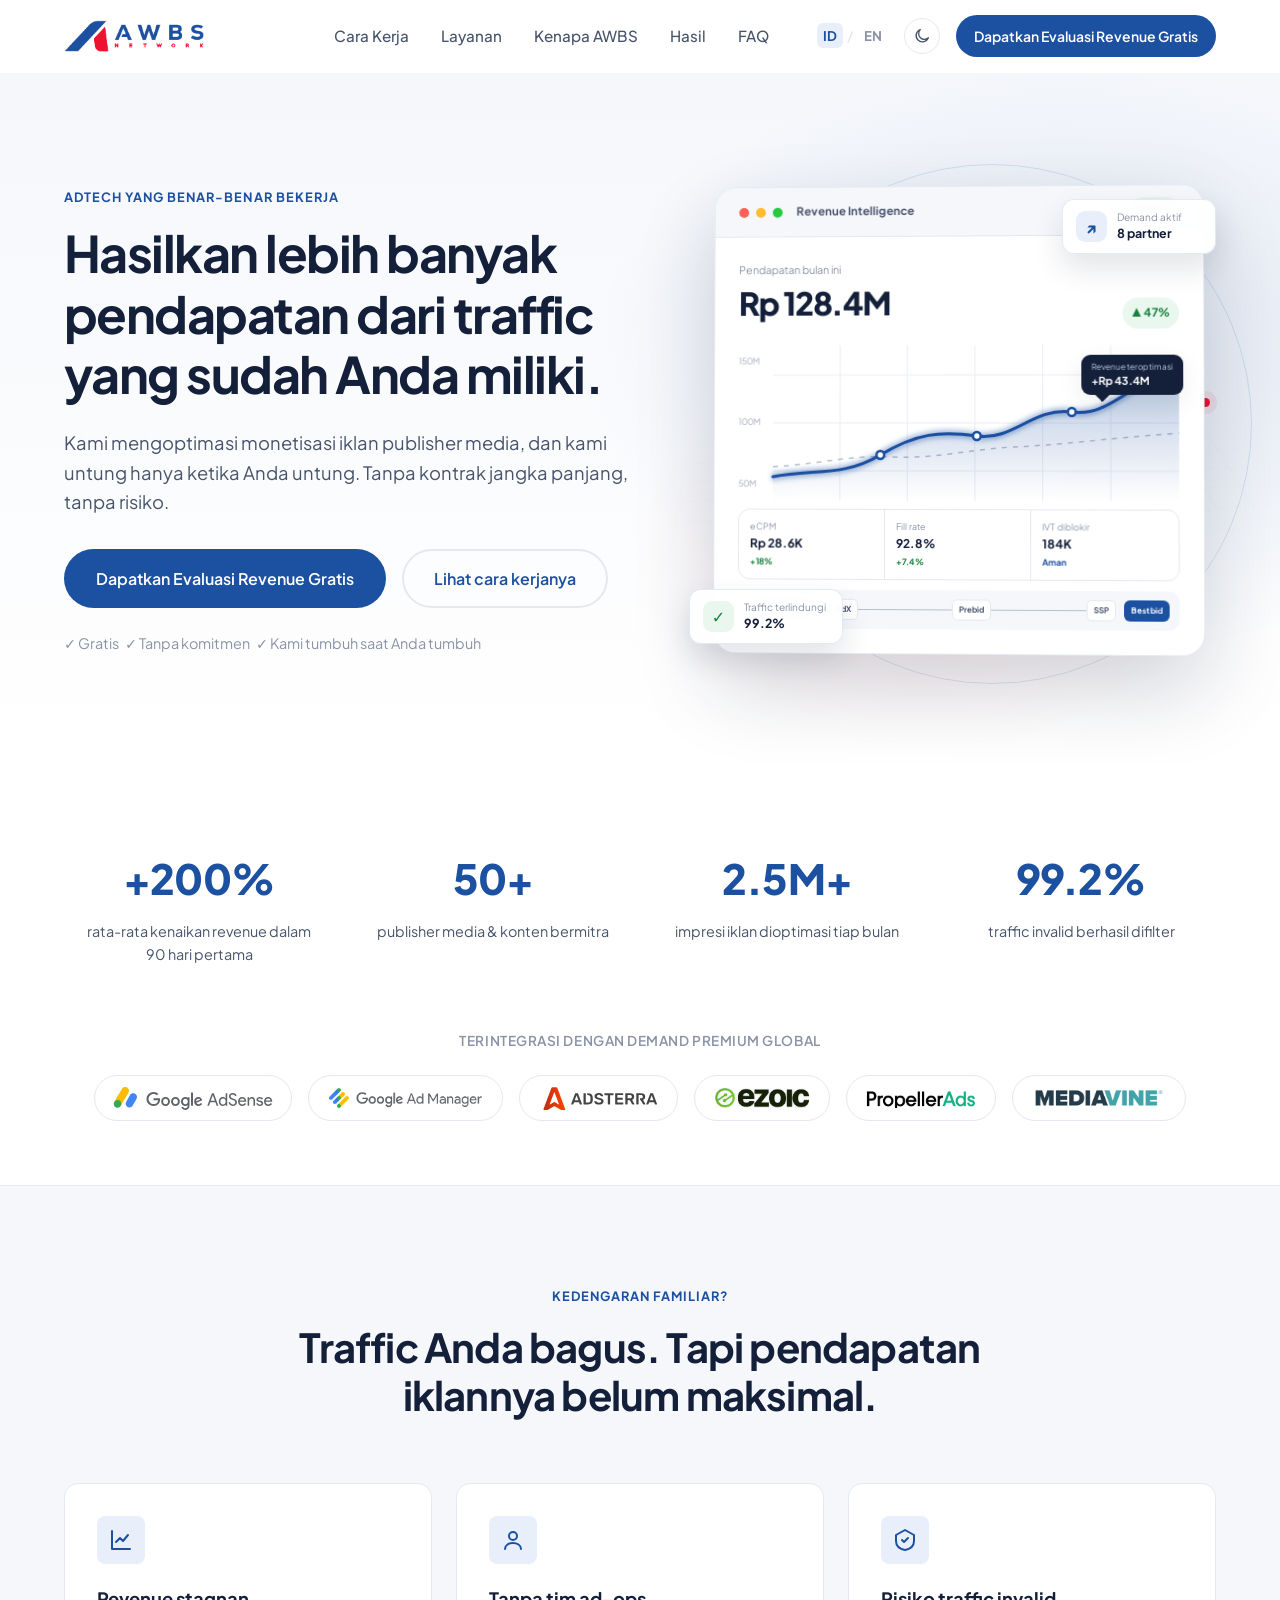
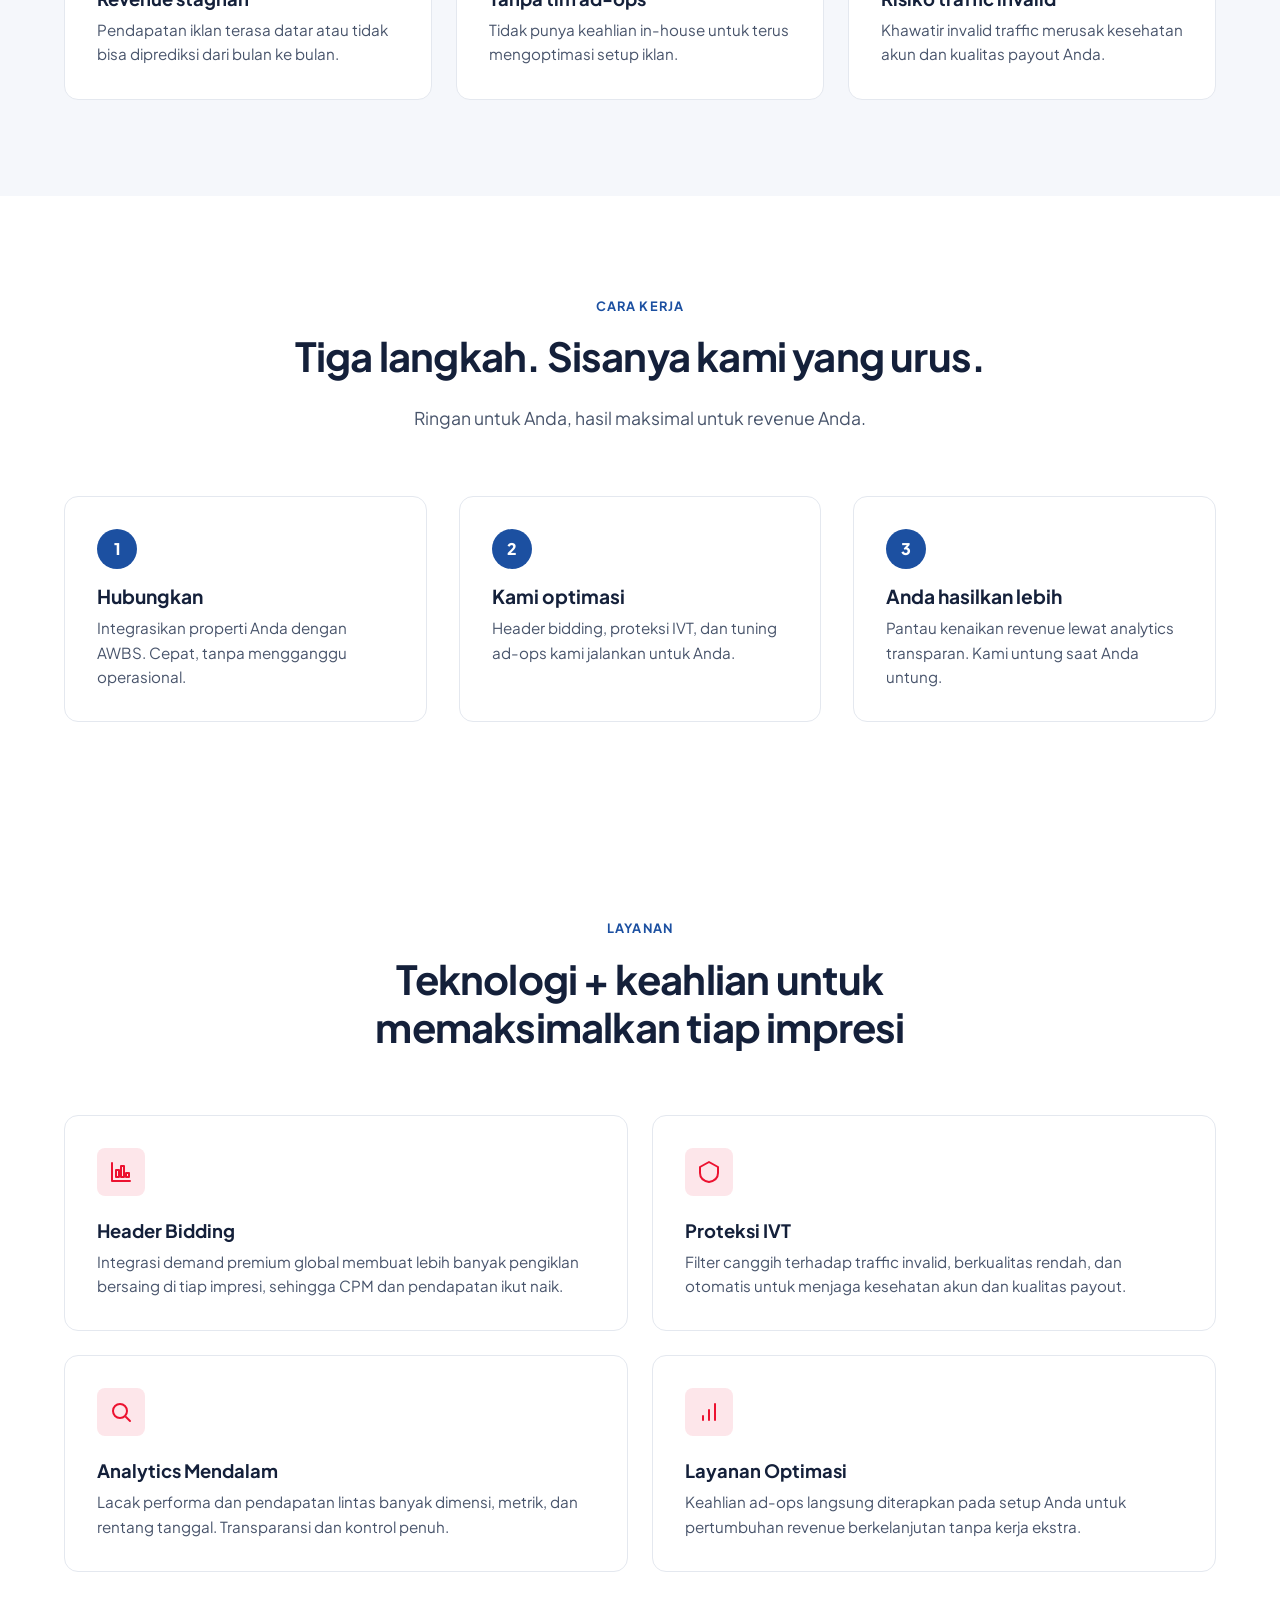
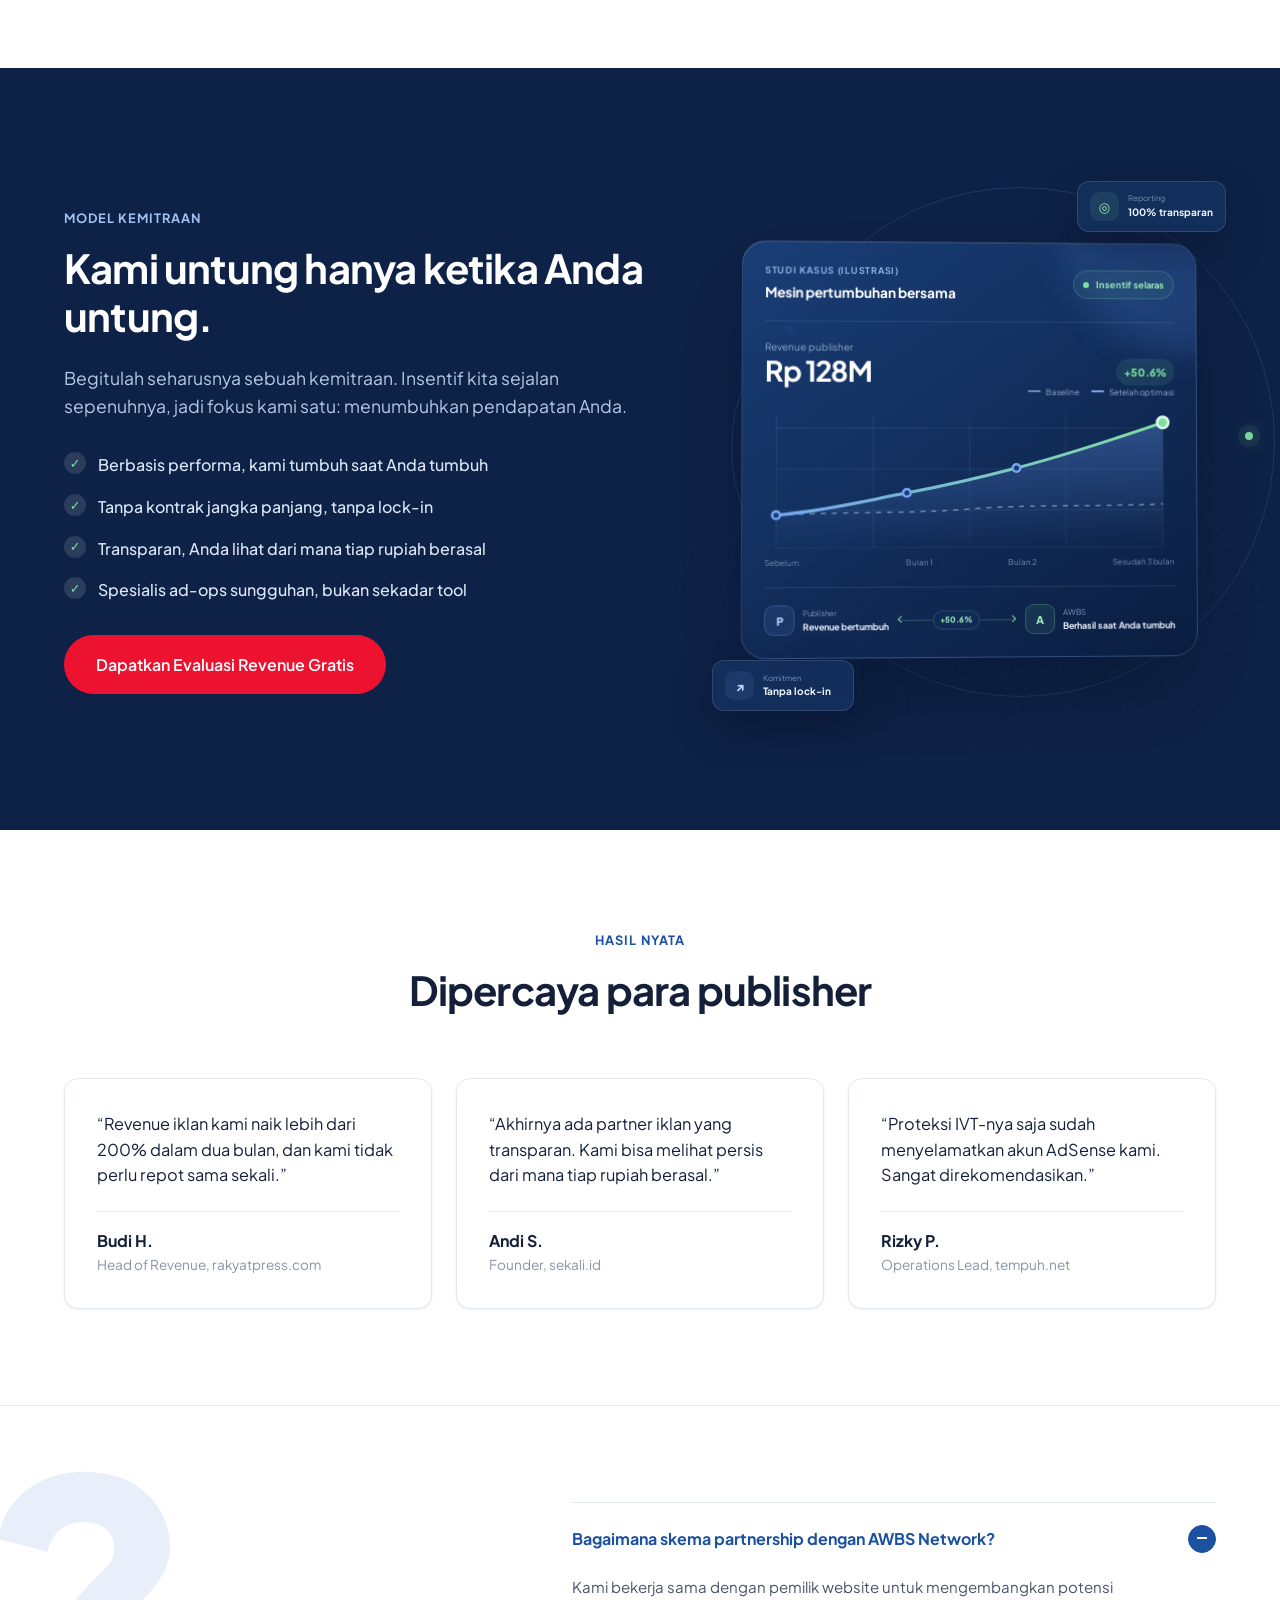
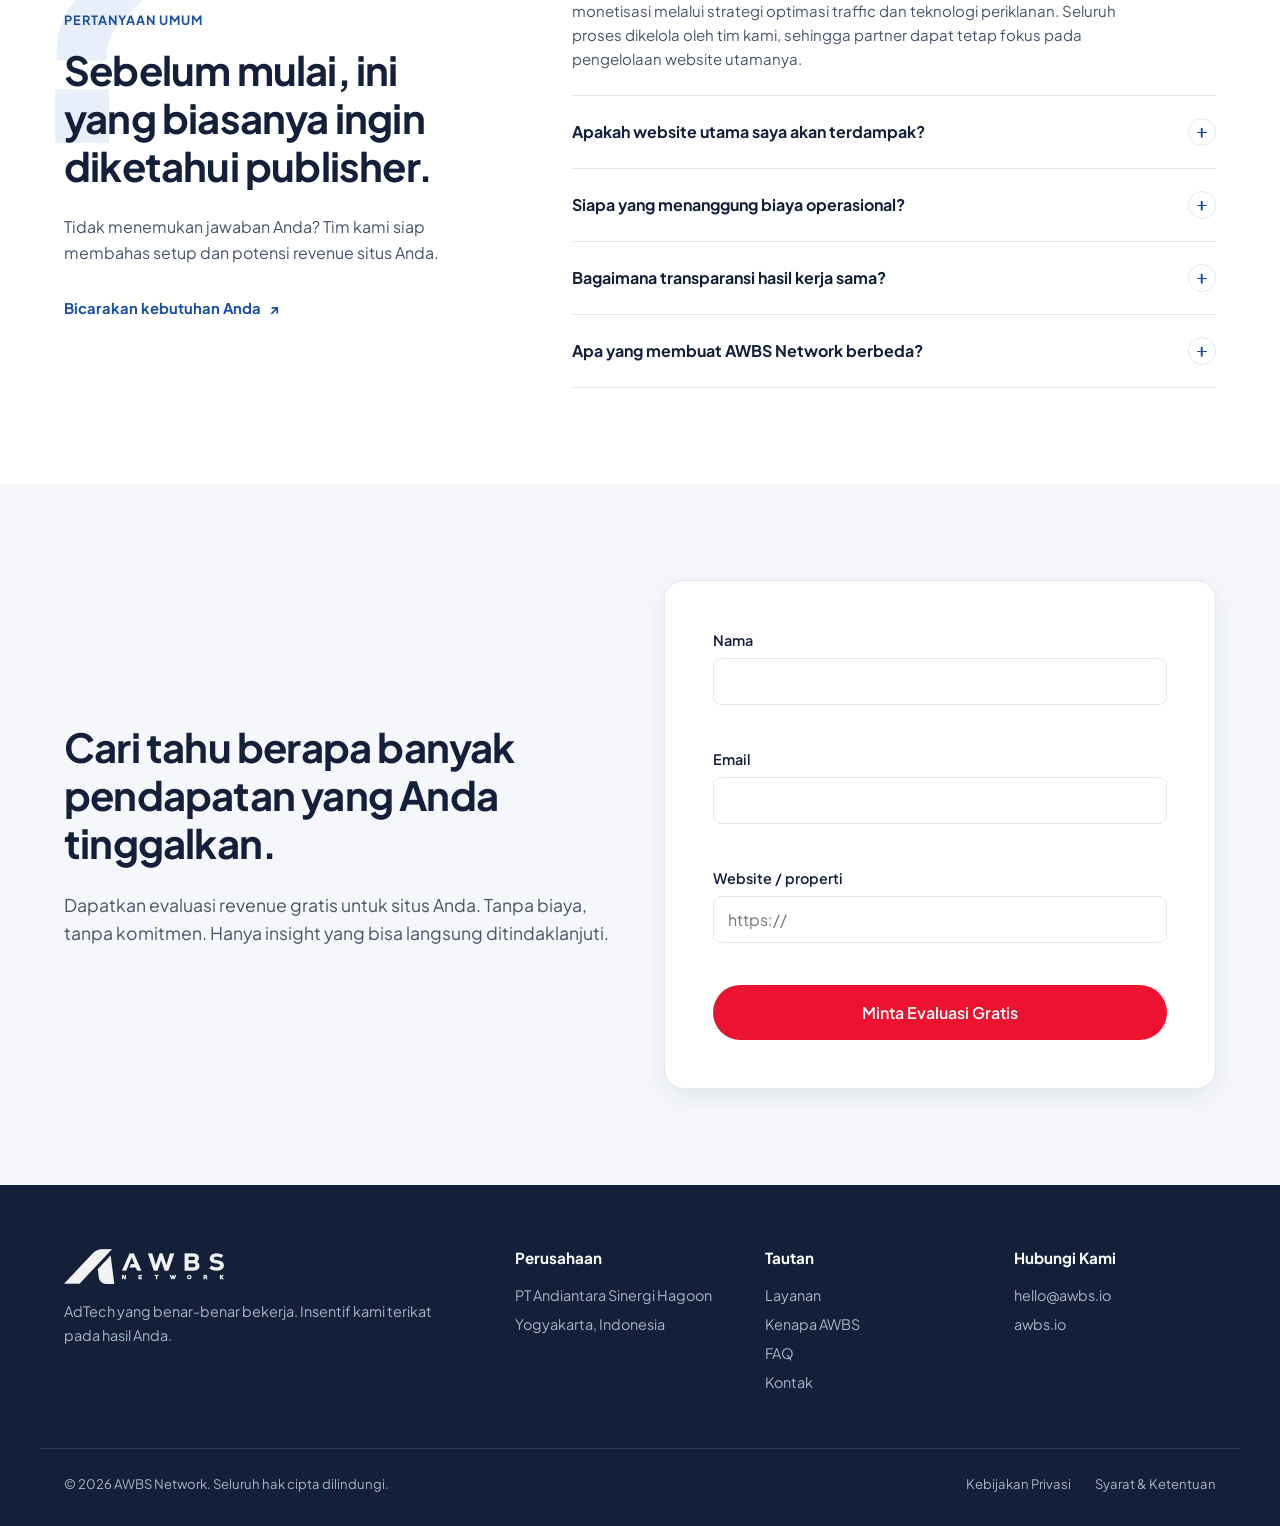
==== commit 560facd1: "update" ====
--- a/index.html
+++ b/index.html
@@ -3,13 +3,24 @@
 <head>
   <meta charset="UTF-8" />
   <meta name="viewport" content="width=device-width, initial-scale=1.0" />
-  <title data-i18n="meta.title">AWBS Network — Optimasi Monetisasi Iklan untuk Publisher</title>
-  <meta name="description" data-i18n="meta.description" content="AWBS membantu publisher media mengoptimasi performa iklan. Kami untung hanya ketika Anda untung — tanpa kontrak jangka panjang." />
+  <title data-i18n="meta.title">AWBS Network: Optimasi Monetisasi Iklan untuk Publisher</title>
+  <meta name="description" data-i18n="meta.description" content="AWBS membantu publisher media mengoptimasi performa iklan. Kami untung hanya ketika Anda untung, tanpa kontrak jangka panjang." />
   <link rel="icon" href="assets/logo.png" />
   <link rel="preconnect" href="https://fonts.googleapis.com" />
   <link rel="preconnect" href="https://fonts.gstatic.com" crossorigin />
   <link href="https://fonts.googleapis.com/css2?family=Plus+Jakarta+Sans:wght@400;500;600;700;800&amp;display=swap" rel="stylesheet" />
   <link rel="stylesheet" href="css/style.css" />
+  <!-- Terapkan tema sebelum paint pertama supaya tidak ada kedip putih (FOUC) -->
+  <script>
+    (function () {
+      try {
+        var saved = localStorage.getItem('awbs-theme');
+        if (saved === 'dark' || saved === 'light') {
+          document.documentElement.setAttribute('data-theme', saved);
+        }
+      } catch (e) { /* localStorage diblokir: jatuh ke preferensi OS */ }
+    })();
+  </script>
   <script src="js/i18n.js" defer></script>
   <script src="js/main.js" defer></script>
   <script src="js/form.js" defer></script>
@@ -21,7 +32,8 @@
   <header id="header" class="header">
     <div class="container header__inner">
       <a href="#hero" class="header__brand" aria-label="AWBS Network">
-        <img src="assets/logo.png" alt="AWBS Network" class="header__logo" width="150" height="34" />
+        <img src="assets/logo.png" alt="AWBS Network" class="header__logo header__logo--light" width="150" height="34" />
+        <img src="assets/logo-white.png" alt="" aria-hidden="true" class="header__logo header__logo--dark" width="150" height="34" />
       </a>
 
       <nav class="nav" aria-label="Navigasi utama">
@@ -40,6 +52,15 @@
           <span class="lang-switch__sep" aria-hidden="true">/</span>
           <button type="button" class="lang-switch__btn" data-lang="en" aria-pressed="false">EN</button>
         </div>
+        <button type="button" class="theme-toggle" id="themeToggle" aria-label="Ganti tema gelap/terang" title="Ganti tema">
+          <svg class="theme-toggle__sun" viewBox="0 0 24 24" aria-hidden="true" focusable="false">
+            <circle cx="12" cy="12" r="4.2" />
+            <path d="M12 2v2.6M12 19.4V22M4.2 4.2l1.9 1.9M17.9 17.9l1.9 1.9M2 12h2.6M19.4 12H22M4.2 19.8l1.9-1.9M17.9 6.1l1.9-1.9" />
+          </svg>
+          <svg class="theme-toggle__moon" viewBox="0 0 24 24" aria-hidden="true" focusable="false">
+            <path d="M20.5 14.2A8.4 8.4 0 1 1 9.8 3.5a6.6 6.6 0 0 0 10.7 10.7Z" />
+          </svg>
+        </button>
         <a href="#contact" class="btn btn--primary btn--sm header__cta" data-i18n="cta.primary">Dapatkan Evaluasi Revenue Gratis</a>
         <button type="button" class="hamburger" id="hamburger" aria-label="Buka menu" aria-expanded="false" aria-controls="navList">
           <span></span><span></span><span></span>
@@ -55,7 +76,7 @@
         <div class="hero__content">
           <span class="eyebrow" data-i18n="hero.eyebrow">AdTech yang Benar-Benar Bekerja</span>
           <h1 class="hero__title" data-i18n="hero.title">Hasilkan lebih banyak pendapatan dari traffic yang sudah Anda miliki.</h1>
-          <p class="hero__subtitle" data-i18n="hero.subtitle">Kami mengoptimasi monetisasi iklan publisher media — dan kami untung hanya ketika Anda untung. Tanpa kontrak jangka panjang, tanpa risiko.</p>
+          <p class="hero__subtitle" data-i18n="hero.subtitle">Kami mengoptimasi monetisasi iklan publisher media, dan kami untung hanya ketika Anda untung. Tanpa kontrak jangka panjang, tanpa risiko.</p>
           <div class="hero__actions">
             <a href="#contact" class="btn btn--primary btn--lg" data-i18n="cta.primary">Dapatkan Evaluasi Revenue Gratis</a>
             <a href="#how" class="btn btn--ghost btn--lg" data-i18n="hero.secondary">Lihat cara kerjanya</a>
@@ -143,11 +164,11 @@
       <div class="container">
         <div class="stats">
           <div class="stat">
-            <span class="stat__value">+47%</span>
+            <span class="stat__value">+200%</span>
             <span class="stat__label" data-i18n="trust.stat1">rata-rata kenaikan revenue dalam 90 hari pertama</span>
           </div>
           <div class="stat">
-            <span class="stat__value">120+</span>
+            <span class="stat__value">50+</span>
             <span class="stat__label" data-i18n="trust.stat2">publisher media &amp; konten bermitra</span>
           </div>
           <div class="stat">
@@ -161,10 +182,12 @@
         </div>
         <p class="trust__badges-label" data-i18n="trust.partners">Terintegrasi dengan demand premium global</p>
         <div class="badges">
-          <span class="badge">Google Certified Partner</span>
-          <span class="badge">AdX</span>
-          <span class="badge">Prebid</span>
-          <span class="badge">Premium SSP</span>
+          <span class="badge badge--logo"><img src="assets/adsense.svg" alt="Google AdSense" loading="lazy" /></span>
+          <span class="badge badge--logo"><img src="assets/admanager-final.png" alt="Google Ad Manager" loading="lazy" /></span>
+          <span class="badge badge--logo"><img src="assets/adsterra-final.svg" alt="Adsterra" loading="lazy" /></span>
+          <span class="badge badge--logo"><img src="assets/ezoic-final.png" alt="Ezoic" loading="lazy" /></span>
+          <span class="badge badge--logo"><img src="assets/propellerads-final.png" alt="PropellerAds" loading="lazy" /></span>
+          <span class="badge badge--logo"><img src="assets/mediavine-final.png" alt="Mediavine" loading="lazy" /></span>
         </div>
       </div>
     </section>
@@ -224,7 +247,7 @@
           <li class="step">
             <span class="step__num">3</span>
             <h3 class="step__title" data-i18n="how.s3.title">Anda hasilkan lebih</h3>
-            <p class="step__text" data-i18n="how.s3.text">Pantau kenaikan revenue lewat analytics transparan — kami untung saat Anda untung.</p>
+            <p class="step__text" data-i18n="how.s3.text">Pantau kenaikan revenue lewat analytics transparan. Kami untung saat Anda untung.</p>
           </li>
         </ol>
       </div>
@@ -243,28 +266,28 @@
               <svg viewBox="0 0 24 24" fill="none" stroke="currentColor" stroke-width="2" stroke-linecap="round" stroke-linejoin="round"><path d="M3 3v18h18"/><rect x="7" y="10" width="3" height="7"/><rect x="12" y="6" width="3" height="11"/><rect x="17" y="13" width="3" height="4"/></svg>
             </div>
             <h3 class="card__title" data-i18n="services.s1.title">Header Bidding</h3>
-            <p class="card__text" data-i18n="services.s1.text">Integrasi demand premium global sehingga lebih banyak pengiklan bersaing di tiap impresi — CPM dan pendapatan naik.</p>
+            <p class="card__text" data-i18n="services.s1.text">Integrasi demand premium global membuat lebih banyak pengiklan bersaing di tiap impresi, sehingga CPM dan pendapatan ikut naik.</p>
           </div>
           <div class="card service">
             <div class="card__icon card__icon--accent" aria-hidden="true">
               <svg viewBox="0 0 24 24" fill="none" stroke="currentColor" stroke-width="2" stroke-linecap="round" stroke-linejoin="round"><path d="M12 2l9 5v6c0 5-4 8-9 9-5-1-9-4-9-9V7z"/></svg>
             </div>
             <h3 class="card__title" data-i18n="services.s2.title">Proteksi IVT</h3>
-            <p class="card__text" data-i18n="services.s2.text">Filter canggih terhadap traffic invalid, berkualitas rendah, dan otomatis — menjaga kesehatan akun dan kualitas payout.</p>
+            <p class="card__text" data-i18n="services.s2.text">Filter canggih terhadap traffic invalid, berkualitas rendah, dan otomatis untuk menjaga kesehatan akun dan kualitas payout.</p>
           </div>
           <div class="card service">
             <div class="card__icon card__icon--accent" aria-hidden="true">
               <svg viewBox="0 0 24 24" fill="none" stroke="currentColor" stroke-width="2" stroke-linecap="round" stroke-linejoin="round"><circle cx="11" cy="11" r="7"/><path d="M21 21l-4-4"/></svg>
             </div>
             <h3 class="card__title" data-i18n="services.s3.title">Analytics Mendalam</h3>
-            <p class="card__text" data-i18n="services.s3.text">Lacak performa dan pendapatan lintas banyak dimensi, metrik, dan rentang tanggal — transparansi dan kontrol penuh.</p>
+            <p class="card__text" data-i18n="services.s3.text">Lacak performa dan pendapatan lintas banyak dimensi, metrik, dan rentang tanggal. Transparansi dan kontrol penuh.</p>
           </div>
           <div class="card service">
             <div class="card__icon card__icon--accent" aria-hidden="true">
               <svg viewBox="0 0 24 24" fill="none" stroke="currentColor" stroke-width="2" stroke-linecap="round" stroke-linejoin="round"><path d="M12 20V10"/><path d="M18 20V4"/><path d="M6 20v-4"/></svg>
             </div>
             <h3 class="card__title" data-i18n="services.s4.title">Layanan Optimasi</h3>
-            <p class="card__text" data-i18n="services.s4.text">Keahlian ad-ops langsung diterapkan pada setup Anda — pertumbuhan revenue berkelanjutan tanpa kerja ekstra.</p>
+            <p class="card__text" data-i18n="services.s4.text">Keahlian ad-ops langsung diterapkan pada setup Anda untuk pertumbuhan revenue berkelanjutan tanpa kerja ekstra.</p>
           </div>
         </div>
       </div>
@@ -276,11 +299,11 @@
         <div class="why__content">
           <span class="eyebrow eyebrow--light" data-i18n="why.eyebrow">Model Kemitraan</span>
           <h2 class="section__title" data-i18n="why.title">Kami untung hanya ketika Anda untung.</h2>
-          <p class="section__lead" data-i18n="why.lead">Begitulah seharusnya sebuah kemitraan. Insentif kita sejalan sepenuhnya — jadi fokus kami satu: menumbuhkan pendapatan Anda.</p>
+          <p class="section__lead" data-i18n="why.lead">Begitulah seharusnya sebuah kemitraan. Insentif kita sejalan sepenuhnya, jadi fokus kami satu: menumbuhkan pendapatan Anda.</p>
           <ul class="checklist">
-            <li data-i18n="why.p1">Berbasis performa — kami tumbuh saat Anda tumbuh</li>
+            <li data-i18n="why.p1">Berbasis performa, kami tumbuh saat Anda tumbuh</li>
             <li data-i18n="why.p2">Tanpa kontrak jangka panjang, tanpa lock-in</li>
-            <li data-i18n="why.p3">Transparan — Anda lihat dari mana tiap rupiah berasal</li>
+            <li data-i18n="why.p3">Transparan, Anda lihat dari mana tiap rupiah berasal</li>
             <li data-i18n="why.p4">Spesialis ad-ops sungguhan, bukan sekadar tool</li>
           </ul>
           <a href="#contact" class="btn btn--accent btn--lg" data-i18n="cta.primary">Dapatkan Evaluasi Revenue Gratis</a>
@@ -370,19 +393,18 @@
         </div>
         <div class="cards cards--3">
           <figure class="testimonial">
-            <blockquote data-i18n="proof.t1.quote">"Revenue iklan kami naik lebih dari 40% dalam dua bulan, dan kami tidak perlu repot sama sekali."</blockquote>
-            <figcaption><strong data-i18n="proof.t1.name">Rina W.</strong><span data-i18n="proof.t1.role">Head of Revenue, [Media Publisher]</span></figcaption>
+            <blockquote data-i18n="proof.t1.quote">"Revenue iklan kami naik lebih dari 200% dalam dua bulan, dan kami tidak perlu repot sama sekali."</blockquote>
+            <figcaption><strong data-i18n="proof.t1.name">Budi H.</strong><span data-i18n="proof.t1.role">Head of Revenue, rakyatpress.com</span></figcaption>
           </figure>
           <figure class="testimonial">
             <blockquote data-i18n="proof.t2.quote">"Akhirnya ada partner iklan yang transparan. Kami bisa melihat persis dari mana tiap rupiah berasal."</blockquote>
-            <figcaption><strong data-i18n="proof.t2.name">Andi S.</strong><span data-i18n="proof.t2.role">Founder, [News Site]</span></figcaption>
+            <figcaption><strong data-i18n="proof.t2.name">Andi S.</strong><span data-i18n="proof.t2.role">Founder, sekali.id</span></figcaption>
           </figure>
           <figure class="testimonial">
             <blockquote data-i18n="proof.t3.quote">"Proteksi IVT-nya saja sudah menyelamatkan akun AdSense kami. Sangat direkomendasikan."</blockquote>
-            <figcaption><strong data-i18n="proof.t3.name">Dewi K.</strong><span data-i18n="proof.t3.role">Operations Lead, [Content Network]</span></figcaption>
+            <figcaption><strong data-i18n="proof.t3.name">Rizky P.</strong><span data-i18n="proof.t3.role">Operations Lead, tempuh.net</span></figcaption>
           </figure>
         </div>
-        <p class="proof__disclaimer" data-i18n="proof.disclaimer">*Angka dan testimoni di atas adalah data placeholder untuk keperluan ilustrasi.</p>
       </div>
     </section>
 
@@ -398,28 +420,24 @@
 
         <div class="faq__list">
           <details class="faq__item" open>
-            <summary><span data-i18n="faq.q1">Apa yang termasuk dalam evaluasi revenue gratis?</span><i aria-hidden="true"></i></summary>
-            <div class="faq__answer"><p data-i18n="faq.a1">Kami meninjau setup iklan, pola traffic, peluang demand, dan area yang berpotensi menahan pendapatan. Anda mendapat gambaran peluang dan rekomendasi awal tanpa kewajiban bermitra.</p></div>
+            <summary><span data-i18n="faq.q1">Bagaimana skema partnership dengan AWBS Network?</span><i aria-hidden="true"></i></summary>
+            <div class="faq__answer"><p data-i18n="faq.a1">Kami bekerja sama dengan pemilik website untuk mengembangkan potensi monetisasi melalui strategi optimasi traffic dan teknologi periklanan. Seluruh proses dikelola oleh tim kami, sehingga partner dapat tetap fokus pada pengelolaan website utamanya.</p></div>
           </details>
           <details class="faq__item">
-            <summary><span data-i18n="faq.q2">Apakah integrasi AWBS akan mengganggu website?</span><i aria-hidden="true"></i></summary>
-            <div class="faq__answer"><p data-i18n="faq.a2">Integrasi dirancang bertahap dan diawasi oleh tim ad-ops. Kami menguji implementasi, performa iklan, dan pengalaman pengguna sebelum melakukan optimasi lebih lanjut.</p></div>
+            <summary><span data-i18n="faq.q2">Apakah website utama saya akan terdampak?</span><i aria-hidden="true"></i></summary>
+            <div class="faq__answer"><p data-i18n="faq.a2">Tidak. Implementasi dilakukan melalui subdomain dengan server yang terpisah dari website utama. Pendekatan ini dirancang agar website utama tetap berjalan seperti biasa tanpa mengganggu performa maupun operasionalnya.</p></div>
           </details>
           <details class="faq__item">
-            <summary><span data-i18n="faq.q3">Publisher seperti apa yang cocok bekerja sama dengan AWBS?</span><i aria-hidden="true"></i></summary>
-            <div class="faq__answer"><p data-i18n="faq.a3">Kami paling relevan untuk publisher media dan konten dengan traffic aktif yang ingin meningkatkan yield, memperluas demand, atau menjalankan ad-ops tanpa membangun tim internal sendiri.</p></div>
+            <summary><span data-i18n="faq.q3">Siapa yang menanggung biaya operasional?</span><i aria-hidden="true"></i></summary>
+            <div class="faq__answer"><p data-i18n="faq.a3">Seluruh biaya operasional, termasuk infrastruktur, pengelolaan kampanye, dan kebutuhan teknis lainnya ditanggung oleh AWBS Network. Partner tidak perlu mengeluarkan biaya tambahan untuk menjalankan kerja sama ini.</p></div>
           </details>
           <details class="faq__item">
-            <summary><span data-i18n="faq.q4">Bagaimana model biaya atau bagi hasilnya?</span><i aria-hidden="true"></i></summary>
-            <div class="faq__answer"><p data-i18n="faq.a4">Model kerja sama berbasis performa dan dibahas transparan setelah evaluasi. Struktur komersial disesuaikan dengan kondisi properti, stack iklan, dan ruang optimasi masing-masing publisher.</p></div>
+            <summary><span data-i18n="faq.q4">Bagaimana transparansi hasil kerja sama?</span><i aria-hidden="true"></i></summary>
+            <div class="faq__answer"><p data-i18n="faq.a4">Kami mengutamakan transparansi. Seluruh data terkait performa dan pendapatan dapat dipantau sesuai mekanisme yang telah disepakati bersama, sehingga partner memiliki visibilitas yang jelas terhadap hasil kolaborasi.</p></div>
           </details>
           <details class="faq__item">
-            <summary><span data-i18n="faq.q5">Apakah ada kontrak jangka panjang?</span><i aria-hidden="true"></i></summary>
-            <div class="faq__answer"><p data-i18n="faq.a5">Tidak ada lock-in jangka panjang. Ruang lingkup, target, akses data, dan mekanisme penghentian kerja sama disepakati dengan jelas sejak awal.</p></div>
-          </details>
-          <details class="faq__item">
-            <summary><span data-i18n="faq.q6">Apakah saya tetap bisa melihat data performa iklan?</span><i aria-hidden="true"></i></summary>
-            <div class="faq__answer"><p data-i18n="faq.a6">Ya. Transparansi adalah bagian utama kemitraan: Anda tetap dapat memantau metrik, tren pendapatan, dan dampak optimasi melalui reporting yang disepakati bersama.</p></div>
+            <summary><span data-i18n="faq.q5">Apa yang membuat AWBS Network berbeda?</span><i aria-hidden="true"></i></summary>
+            <div class="faq__answer"><p data-i18n="faq.a5">AWBS Network menggabungkan pengalaman tim digital advertising, pemanfaatan Artificial Intelligence, serta strategi optimasi berbasis data untuk membantu meningkatkan kualitas traffic dan potensi monetisasi website secara berkelanjutan.</p></div>
           </details>
         </div>
       </div>
@@ -430,7 +448,7 @@
       <div class="container contact__inner">
         <div class="contact__copy">
           <h2 class="section__title" data-i18n="contact.title">Cari tahu berapa banyak pendapatan yang Anda tinggalkan.</h2>
-          <p class="section__lead" data-i18n="contact.lead">Dapatkan evaluasi revenue gratis untuk situs Anda. Tanpa biaya, tanpa komitmen — hanya insight yang bisa langsung ditindaklanjuti.</p>
+          <p class="section__lead" data-i18n="contact.lead">Dapatkan evaluasi revenue gratis untuk situs Anda. Tanpa biaya, tanpa komitmen. Hanya insight yang bisa langsung ditindaklanjuti.</p>
         </div>
         <form class="lead-form" id="leadForm" novalidate>
           <div class="field">
@@ -460,7 +478,7 @@
     <div class="container footer__inner">
       <div class="footer__brand">
         <img src="assets/logo-white.png" alt="AWBS Network" class="footer__logo" width="160" height="35" />
-        <p class="footer__tagline" data-i18n="footer.tagline">AdTech yang benar-benar bekerja. Kami menang hanya ketika Anda menang.</p>
+        <p class="footer__tagline" data-i18n="footer.tagline">AdTech yang benar-benar bekerja. Insentif kami terikat pada hasil Anda.</p>
       </div>
       <div class="footer__col">
         <h4 data-i18n="footer.company.title">Perusahaan</h4>
@@ -483,8 +501,8 @@
     <div class="footer__bottom container">
       <span data-i18n="footer.copyright">© 2026 AWBS Network. Seluruh hak cipta dilindungi.</span>
       <div class="footer__legal">
-        <a href="#" data-i18n="footer.privacy">Kebijakan Privasi</a>
-        <a href="#" data-i18n="footer.terms">Syarat &amp; Ketentuan</a>
+        <a href="privacy.html" data-i18n="footer.privacy">Kebijakan Privasi</a>
+        <a href="terms.html" data-i18n="footer.terms">Syarat &amp; Ketentuan</a>
       </div>
     </div>
   </footer>
--- a/css/style.css
+++ b/css/style.css
@@ -20,6 +20,27 @@
   --color-bg-alt: #F5F7FB;
   --color-bg-deep: #0E2247;
 
+  /* Permukaan semantik (dipetakan ulang di dark mode) */
+  --surface-card: #FFFFFF;
+  --surface-raised: #FFFFFF;
+  --surface-header: rgba(255,255,255,.85);
+  --surface-sunken: #F5F7FB;
+  --surface-footer: var(--color-ink);
+  --hero-glow-primary: rgba(28,80,161,.13);
+  --hero-glow-accent: rgba(236,18,48,.06);
+  --hero-grid: rgba(28,80,161,.07);
+  --hero-dot: rgba(28,80,161,.24);
+  --hero-orbit-line: rgba(28,80,161,.13);
+  --chip-bg: rgba(255,255,255,.92);
+  --chip-border: rgba(28,80,161,.12);
+  --success-fg: #16803C;
+  --success-bg: #EAF7EF;
+  --success-border: #D7EEE0;
+  --chart-grid: #E9EDF4;
+  --chart-baseline: #B8C0CE;
+  --chart-axis: #A2AABC;
+  --tooltip-bg: #14203A;
+
   /* Spacing (grid 8pt) */
   --space-1: 8px;
   --space-2: 16px;
@@ -42,6 +63,103 @@
   --header-h: 72px;
 
   --font: 'Plus Jakarta Sans', system-ui, -apple-system, Segoe UI, Roboto, sans-serif;
+
+  color-scheme: light;
+}
+
+/* ---------- Dark mode ----------
+   Token di-override lewat mixin .theme-dark, dipakai oleh dua kondisi:
+   1. [data-theme="dark"]        -> pilihan eksplisit user
+   2. prefers-color-scheme: dark -> preferensi OS, kecuali user memilih light
+   ------------------------------------------------------------ */
+:root[data-theme="dark"] {
+  color-scheme: dark;
+
+  --color-primary: #5B93E8;
+  --color-primary-dark: #4076C9;
+  --color-primary-light: #17274a;
+  --color-accent: #FF5069;
+  --color-accent-dark: #E23148;
+
+  --color-ink: #E8EDF7;
+  --color-body: #A5B2C8;
+  --color-muted: #7A879C;
+  --color-line: #253048;
+  --color-bg: #0B1220;
+  --color-bg-alt: #101A2C;
+  --color-bg-deep: #060D19;
+
+  --surface-card: #131D31;
+  --surface-raised: #182440;
+  --surface-header: rgba(11,18,32,.85);
+  --surface-sunken: #101A2C;
+  --surface-footer: #060D19;
+
+  --hero-glow-primary: rgba(70,120,210,.20);
+  --hero-glow-accent: rgba(255,80,105,.10);
+  --hero-grid: rgba(120,160,230,.07);
+  --hero-dot: rgba(130,170,240,.20);
+  --hero-orbit-line: rgba(130,170,240,.14);
+  --chip-bg: rgba(24,36,64,.92);
+  --chip-border: rgba(130,170,240,.16);
+
+  --success-fg: #5FD08A;
+  --success-bg: rgba(95,208,138,.12);
+  --success-border: rgba(95,208,138,.24);
+  --chart-grid: #24304a;
+  --chart-baseline: #46536e;
+  --chart-axis: #6b7891;
+  --tooltip-bg: #223354;
+
+  --shadow-sm: 0 1px 3px rgba(0, 0, 0, .40);
+  --shadow: 0 8px 24px rgba(0, 0, 0, .45);
+  --shadow-lg: 0 20px 48px rgba(0, 0, 0, .55);
+}
+
+@media (prefers-color-scheme: dark) {
+  :root:not([data-theme="light"]) {
+    color-scheme: dark;
+
+    --color-primary: #5B93E8;
+    --color-primary-dark: #4076C9;
+    --color-primary-light: #17274a;
+    --color-accent: #FF5069;
+    --color-accent-dark: #E23148;
+
+    --color-ink: #E8EDF7;
+    --color-body: #A5B2C8;
+    --color-muted: #7A879C;
+    --color-line: #253048;
+    --color-bg: #0B1220;
+    --color-bg-alt: #101A2C;
+    --color-bg-deep: #060D19;
+
+    --surface-card: #131D31;
+    --surface-raised: #182440;
+    --surface-header: rgba(11,18,32,.85);
+    --surface-sunken: #101A2C;
+    --surface-footer: #060D19;
+
+    --hero-glow-primary: rgba(70,120,210,.20);
+    --hero-glow-accent: rgba(255,80,105,.10);
+    --hero-grid: rgba(120,160,230,.07);
+    --hero-dot: rgba(130,170,240,.20);
+    --hero-orbit-line: rgba(130,170,240,.14);
+    --chip-bg: rgba(24,36,64,.92);
+    --chip-border: rgba(130,170,240,.16);
+
+    --success-fg: #5FD08A;
+    --success-bg: rgba(95,208,138,.12);
+    --success-border: rgba(95,208,138,.24);
+    --chart-grid: #24304a;
+    --chart-baseline: #46536e;
+    --chart-axis: #6b7891;
+    --tooltip-bg: #223354;
+
+    --shadow-sm: 0 1px 3px rgba(0, 0, 0, .40);
+    --shadow: 0 8px 24px rgba(0, 0, 0, .45);
+    --shadow-lg: 0 20px 48px rgba(0, 0, 0, .55);
+  }
 }
 
 /* ---------- Reset ringan ---------- */
@@ -104,13 +222,22 @@
 /* ---------- Header ---------- */
 .header {
   position: sticky; top: 0; z-index: 50;
-  background: rgba(255,255,255,.85); backdrop-filter: blur(10px);
+  background: var(--surface-header); backdrop-filter: blur(10px);
   border-bottom: 1px solid transparent;
   transition: box-shadow .25s ease, border-color .25s ease;
 }
 .header.is-scrolled { box-shadow: var(--shadow-sm); border-color: var(--color-line); }
 .header__inner { display: flex; align-items: center; gap: var(--space-3); height: var(--header-h); }
+.header__brand { display: block; }
 .header__logo { height: 32px; width: auto; }
+/* Logo gelap untuk header terang, logo putih untuk header gelap */
+.header__logo--dark { display: none; }
+:root[data-theme="dark"] .header__logo--light { display: none; }
+:root[data-theme="dark"] .header__logo--dark { display: block; }
+@media (prefers-color-scheme: dark) {
+  :root:not([data-theme="light"]) .header__logo--light { display: none; }
+  :root:not([data-theme="light"]) .header__logo--dark { display: block; }
+}
 .nav { margin-left: auto; }
 .nav__list { display: flex; gap: var(--space-4); }
 .nav__link { font-weight: 500; color: var(--color-body); font-size: .95rem; }
@@ -125,6 +252,34 @@
 .lang-switch__btn.is-active { color: var(--color-primary); background: var(--color-primary-light); }
 .lang-switch__sep { color: var(--color-line); }
 
+/* ---------- Theme toggle ---------- */
+.theme-toggle {
+  display: grid; place-items: center; position: relative;
+  width: 36px; height: 36px; flex: 0 0 auto;
+  border: 1px solid var(--color-line); border-radius: 50%;
+  background: transparent; color: var(--color-body); cursor: pointer; padding: 0;
+  transition: color .2s ease, border-color .2s ease, background .2s ease;
+}
+.theme-toggle:hover { color: var(--color-primary); border-color: var(--color-primary); background: var(--color-primary-light); }
+.theme-toggle:focus-visible { outline: 2px solid var(--color-primary); outline-offset: 2px; }
+.theme-toggle svg {
+  grid-area: 1 / 1; width: 18px; height: 18px;
+  fill: none; stroke: currentColor; stroke-width: 1.8; stroke-linecap: round; stroke-linejoin: round;
+  transition: opacity .25s ease, transform .25s ease;
+}
+/* Terang aktif -> tampilkan bulan (aksi: ke gelap). Gelap aktif -> tampilkan matahari. */
+.theme-toggle__sun { opacity: 0; transform: rotate(-70deg) scale(.5); }
+.theme-toggle__moon { opacity: 1; transform: rotate(0) scale(1); }
+:root[data-theme="dark"] .theme-toggle__sun { opacity: 1; transform: rotate(0) scale(1); }
+:root[data-theme="dark"] .theme-toggle__moon { opacity: 0; transform: rotate(70deg) scale(.5); }
+@media (prefers-color-scheme: dark) {
+  :root:not([data-theme="light"]) .theme-toggle__sun { opacity: 1; transform: rotate(0) scale(1); }
+  :root:not([data-theme="light"]) .theme-toggle__moon { opacity: 0; transform: rotate(70deg) scale(.5); }
+}
+@media (prefers-reduced-motion: reduce) {
+  .theme-toggle svg { transition: none; }
+}
+
 .hamburger { display: none; flex-direction: column; gap: 5px; background: none; border: none; cursor: pointer; padding: 8px; }
 .hamburger span { display: block; width: 22px; height: 2px; background: var(--color-ink); border-radius: 2px; transition: .25s; }
 .hamburger[aria-expanded="true"] span:nth-child(1) { transform: translateY(7px) rotate(45deg); }
@@ -135,13 +290,13 @@
 .hero {
   position: relative; overflow: hidden; padding: var(--space-7) 0;
   background:
-    radial-gradient(700px 440px at 83% 42%, rgba(28,80,161,.13), transparent 68%),
-    radial-gradient(420px 280px at 72% 70%, rgba(236,18,48,.06), transparent 70%),
+    radial-gradient(700px 440px at 83% 42%, var(--hero-glow-primary), transparent 68%),
+    radial-gradient(420px 280px at 72% 70%, var(--hero-glow-accent), transparent 70%),
     linear-gradient(180deg, var(--color-bg-alt), var(--color-bg));
 }
 .hero::before {
   content: ""; position: absolute; inset: 0; pointer-events: none; opacity: .35;
-  background-image: radial-gradient(rgba(28,80,161,.24) .7px, transparent .7px);
+  background-image: radial-gradient(var(--hero-dot) .7px, transparent .7px);
   background-size: 22px 22px;
   mask-image: linear-gradient(90deg, transparent 0 54%, #000 76%, transparent 100%);
 }
@@ -160,13 +315,13 @@
 .hero-grid {
   position: absolute; inset: 8% -8% 4%; z-index: -3; border-radius: 44px;
   background-image:
-    linear-gradient(rgba(28,80,161,.07) 1px, transparent 1px),
-    linear-gradient(90deg, rgba(28,80,161,.07) 1px, transparent 1px);
+    linear-gradient(var(--hero-grid) 1px, transparent 1px),
+    linear-gradient(90deg, var(--hero-grid) 1px, transparent 1px);
   background-size: 34px 34px;
   transform: rotateX(62deg) rotateZ(-7deg) translateY(20%);
   mask-image: radial-gradient(ellipse, #000 20%, transparent 72%);
 }
-.hero-orbit { position: absolute; z-index: -2; border: 1px solid rgba(28,80,161,.13); border-radius: 50%; }
+.hero-orbit { position: absolute; z-index: -2; border: 1px solid var(--hero-orbit-line); border-radius: 50%; }
 .hero-orbit--outer { width: 520px; height: 520px; right: -7%; top: -1%; animation: orbit-spin 28s linear infinite; }
 .hero-orbit--inner { width: 360px; height: 360px; left: 10%; top: 13%; animation: orbit-spin 22s linear infinite reverse; }
 .hero-orbit span { position: absolute; width: 9px; height: 9px; border-radius: 50%; background: var(--color-primary); box-shadow: 0 0 0 7px rgba(28,80,161,.09); }
@@ -175,63 +330,63 @@
 .hero-orbit span:nth-child(3) { bottom: 8%; left: 34%; }
 .signal-card {
   position: absolute; z-index: 4; display: flex; align-items: center; gap: 10px;
-  min-width: 154px; padding: 11px 13px; background: rgba(255,255,255,.92);
-  border: 1px solid rgba(28,80,161,.12); border-radius: 12px;
+  min-width: 154px; padding: 11px 13px; background: var(--chip-bg);
+  border: 1px solid var(--chip-border); border-radius: 12px;
   box-shadow: 0 14px 30px rgba(20,32,58,.12); backdrop-filter: blur(12px);
   animation: signal-float 5s ease-in-out infinite;
 }
 .signal-card--demand { top: 6%; right: 0; }
 .signal-card--shield { bottom: 5%; left: -2%; animation-delay: -2.4s; }
 .signal-card__icon { display: grid; place-items: center; width: 31px; height: 31px; flex: 0 0 auto; border-radius: 9px; background: var(--color-primary-light); color: var(--color-primary); font-weight: 800; }
-.signal-card__icon--green { color: #16803C; background: #EAF7EF; }
+.signal-card__icon--green { color: var(--success-fg); background: var(--success-bg); }
 .signal-card small, .signal-card strong { display: block; line-height: 1.25; }
 .signal-card small { font-size: .63rem; color: var(--color-muted); }
 .signal-card strong { margin-top: 2px; font-size: .78rem; color: var(--color-ink); }
 .dashboard {
   position: relative; z-index: 2; width: calc(100% - 26px); max-width: 100%; margin: auto;
-  background: rgba(255,255,255,.97); border: 1px solid rgba(28,80,161,.13);
+  background: var(--surface-raised); border: 1px solid var(--chip-border);
   border-radius: 22px; box-shadow: 0 34px 80px rgba(20,32,58,.18), 0 1px 0 rgba(255,255,255,.8) inset;
   overflow: hidden; transform: rotateY(-2deg) rotateX(1deg); transition: transform .45s ease, box-shadow .45s ease;
 }
 .hero__visual:hover .dashboard { transform: rotateY(0) rotateX(0) translateY(-4px); box-shadow: 0 40px 90px rgba(20,32,58,.22); }
-.dashboard__head { display: flex; align-items: center; gap: 7px; min-height: 50px; padding: 0 var(--space-3); background: rgba(245,247,251,.9); border-bottom: 1px solid var(--color-line); }
+.dashboard__head { display: flex; align-items: center; gap: 7px; min-height: 50px; padding: 0 var(--space-3); background: var(--surface-sunken); border-bottom: 1px solid var(--color-line); }
 .dashboard__dot { width: 10px; height: 10px; border-radius: 50%; background: var(--color-line); }
 .dashboard__dot:nth-child(1){ background:#FF5F57; } .dashboard__dot:nth-child(2){ background:#FEBC2E; } .dashboard__dot:nth-child(3){ background:#28C840; }
 .dashboard__title { margin-left: 7px; font-size: .72rem; font-weight: 700; color: var(--color-body); }
-.dashboard__live { margin-left: auto; display: inline-flex; align-items: center; gap: 5px; padding: 4px 8px; border: 1px solid #D7EEE0; border-radius: 999px; color: #16803C; background: #F2FBF5; font-size: .62rem; font-weight: 700; }
+.dashboard__live { margin-left: auto; display: inline-flex; align-items: center; gap: 5px; padding: 4px 8px; border: 1px solid var(--success-border); border-radius: 999px; color: var(--success-fg); background: var(--success-bg); font-size: .62rem; font-weight: 700; }
 .dashboard__live i { width: 6px; height: 6px; border-radius: 50%; background: #22A653; box-shadow: 0 0 0 4px rgba(34,166,83,.10); animation: live-pulse 1.8s ease-out infinite; }
 .dashboard__body { padding: var(--space-3); }
 .dashboard__toolbar { display: flex; justify-content: space-between; align-items: flex-end; }
 .dashboard__stat { display: flex; flex-direction: column; }
 .dashboard__label { font-size: .68rem; color: var(--color-muted); }
 .dashboard__value { font-size: clamp(1.55rem, 3.2vw, 2rem); font-weight: 800; color: var(--color-ink); letter-spacing: -.04em; }
-.dashboard__delta { padding: 6px 9px; border-radius: 999px; font-size: .72rem; font-weight: 700; color: #16803C; background: #EAF7EF; }
+.dashboard__delta { padding: 6px 9px; border-radius: 999px; font-size: .72rem; font-weight: 700; color: var(--success-fg); background: var(--success-bg); }
 .chart-wrap { position: relative; margin: var(--space-2) 0 var(--space-1); padding-left: 35px; }
-.chart-wrap__axis { position: absolute; inset: 9px auto 10px 0; display: flex; flex-direction: column; justify-content: space-between; color: #A2AABC; font-size: .55rem; }
+.chart-wrap__axis { position: absolute; inset: 9px auto 10px 0; display: flex; flex-direction: column; justify-content: space-between; color: var(--chart-axis); font-size: .55rem; }
 .chart { width: 100%; height: 156px; display: block; overflow: visible; }
-.chart__grid path { fill: none; stroke: #E9EDF4; stroke-width: 1; vector-effect: non-scaling-stroke; }
-.chart__baseline { fill: none; stroke: #B8C0CE; stroke-width: 1.5; stroke-dasharray: 5 6; vector-effect: non-scaling-stroke; }
+.chart__grid path { fill: none; stroke: var(--chart-grid); stroke-width: 1; vector-effect: non-scaling-stroke; }
+.chart__baseline { fill: none; stroke: var(--chart-baseline); stroke-width: 1.5; stroke-dasharray: 5 6; vector-effect: non-scaling-stroke; }
 .chart__area { fill: url(#heroChartGrad); }
 .chart__line { fill: none; stroke: var(--color-primary); stroke-width: 3; stroke-linecap: round; vector-effect: non-scaling-stroke; stroke-dasharray: 620; stroke-dashoffset: 620; animation: chart-draw 1.5s .45s ease forwards; }
-.chart__points circle { fill: #fff; stroke: var(--color-primary); stroke-width: 2.5; vector-effect: non-scaling-stroke; }
-.chart__points circle:last-child { fill: var(--color-accent); stroke: #fff; }
-.chart-tooltip { position: absolute; top: 10px; right: -4px; padding: 7px 10px; border-radius: 9px; background: var(--color-ink); color: #fff; box-shadow: var(--shadow); }
-.chart-tooltip::after { content: ""; position: absolute; left: 16px; bottom: -5px; width: 10px; height: 10px; background: var(--color-ink); transform: rotate(45deg); }
+.chart__points circle { fill: var(--surface-raised); stroke: var(--color-primary); stroke-width: 2.5; vector-effect: non-scaling-stroke; }
+.chart__points circle:last-child { fill: var(--color-accent); stroke: var(--surface-raised); }
+.chart-tooltip { position: absolute; top: 10px; right: -4px; padding: 7px 10px; border-radius: 9px; background: var(--tooltip-bg); color: #fff; box-shadow: var(--shadow); }
+.chart-tooltip::after { content: ""; position: absolute; left: 16px; bottom: -5px; width: 10px; height: 10px; background: var(--tooltip-bg); transform: rotate(45deg); }
 .chart-tooltip small, .chart-tooltip strong { position: relative; z-index: 1; display: block; line-height: 1.25; }
 .chart-tooltip small { color: #BCC7DA; font-size: .52rem; }
 .chart-tooltip strong { margin-top: 2px; font-size: .68rem; }
 .dashboard__metrics { display: grid; grid-template-columns: repeat(3, 1fr); gap: 1px; overflow: hidden; border: 1px solid var(--color-line); border-radius: 12px; background: var(--color-line); }
-.dashboard__metrics div { position: relative; min-width: 0; padding: 10px 11px; background: #fff; }
+.dashboard__metrics div { position: relative; min-width: 0; padding: 10px 11px; background: var(--surface-raised); }
 .dashboard__metrics span, .dashboard__metrics strong, .dashboard__metrics em { display: block; white-space: nowrap; overflow: hidden; text-overflow: ellipsis; }
 .dashboard__metrics span { color: var(--color-muted); font-size: .56rem; }
 .dashboard__metrics strong { color: var(--color-ink); font-size: .75rem; }
-.dashboard__metrics em { margin-top: 2px; color: #16803C; font-size: .54rem; font-style: normal; font-weight: 700; }
+.dashboard__metrics em { margin-top: 2px; color: var(--success-fg); font-size: .54rem; font-style: normal; font-weight: 700; }
 .dashboard__metrics em.is-safe { color: var(--color-primary); }
 .auction-flow { margin-top: 10px; display: grid; grid-template-columns: auto 1fr; gap: 12px; align-items: center; padding: 9px 10px; border-radius: 11px; background: var(--color-bg-alt); }
 .auction-flow__label { font-size: .56rem; color: var(--color-muted); font-weight: 600; white-space: nowrap; }
 .auction-flow__route { display: flex; align-items: center; min-width: 0; }
-.auction-flow__route span { position: relative; z-index: 1; padding: 3px 6px; border: 1px solid #D7DFEB; border-radius: 5px; background: #fff; color: var(--color-body); font-size: .5rem; font-weight: 700; }
-.auction-flow__route i { position: relative; flex: 1; min-width: 8px; height: 1px; overflow: hidden; background: #C8D2E2; }
+.auction-flow__route span { position: relative; z-index: 1; padding: 3px 6px; border: 1px solid var(--color-line); border-radius: 5px; background: var(--surface-card); color: var(--color-body); font-size: .5rem; font-weight: 700; }
+.auction-flow__route i { position: relative; flex: 1; min-width: 8px; height: 1px; overflow: hidden; background: var(--chart-baseline); }
 .auction-flow__route i::after { content: ""; position: absolute; inset: 0; background: linear-gradient(90deg, transparent, var(--color-primary), transparent); transform: translateX(-100%); animation: flow-line 2.3s linear infinite; }
 .auction-flow__route b { margin-left: 8px; padding: 4px 7px; border-radius: 6px; color: #fff; background: var(--color-primary); font-size: .5rem; white-space: nowrap; }
 
@@ -249,13 +404,22 @@
 .stat__label { display: block; margin-top: var(--space-1); font-size: .9rem; color: var(--color-body); }
 .trust__badges-label { text-align: center; margin-top: var(--space-5); font-size: .85rem; color: var(--color-muted); font-weight: 600; letter-spacing: .04em; text-transform: uppercase; }
 .badges { display: flex; flex-wrap: wrap; justify-content: center; gap: var(--space-2); margin-top: var(--space-3); }
-.badge { padding: 8px 18px; border: 1px solid var(--color-line); border-radius: 999px; font-size: .85rem; font-weight: 600; color: var(--color-body); background: var(--color-bg-alt); }
+.badge { display: inline-flex; align-items: center; gap: 8px; padding: 7px 16px 7px 7px; border: 1px solid var(--color-line); border-radius: 999px; font-size: .85rem; font-weight: 600; color: var(--color-body); background: var(--color-bg-alt); }
+/* Chip putih konsisten di light & dark mode: logo pihak ketiga punya warna tetap (tidak invert),
+   jadi butuh latar putih supaya kontras terjaga dan tidak "bocor" tak terlihat di dark mode. */
+.badge--logo { padding: 10px 18px; background: #fff; border-color: var(--color-line); }
+.badge--logo img { height: 24px; width: auto; max-width: 160px; object-fit: contain; display: block; border-radius: 4px; }
+/* Dark mode: chip menyatu dengan section (bukan kotak putih terang), logo tampil polos tanpa efek apa pun. */
+:root[data-theme="dark"] .badge--logo { background: var(--surface-card); border-color: var(--color-line); }
+@media (prefers-color-scheme: dark) {
+  :root:not([data-theme="light"]) .badge--logo { background: var(--surface-card); border-color: var(--color-line); }
+}
 
 /* ---------- Cards grid ---------- */
 .cards { display: grid; gap: var(--space-3); }
 .cards--2 { grid-template-columns: 1fr; }
 .cards--3 { grid-template-columns: 1fr; }
-.card { background: #fff; border: 1px solid var(--color-line); border-radius: var(--radius); padding: var(--space-4); transition: transform .2s ease, box-shadow .2s ease, border-color .2s ease; }
+.card { background: var(--surface-card); border: 1px solid var(--color-line); border-radius: var(--radius); padding: var(--space-4); transition: transform .2s ease, box-shadow .2s ease, border-color .2s ease; }
 .card:hover { transform: translateY(-4px); box-shadow: var(--shadow); border-color: transparent; }
 .card__icon { width: 48px; height: 48px; border-radius: var(--radius-sm); display: grid; place-items: center; background: var(--color-primary-light); color: var(--color-primary); margin-bottom: var(--space-3); }
 .card__icon--accent { background: rgba(236,18,48,.10); color: var(--color-accent); }
@@ -268,7 +432,7 @@
 
 /* ---------- How / steps ---------- */
 .steps { display: grid; grid-template-columns: 1fr; gap: var(--space-4); counter-reset: step; }
-.step { position: relative; background: #fff; border: 1px solid var(--color-line); border-radius: var(--radius); padding: var(--space-4); }
+.step { position: relative; background: var(--surface-card); border: 1px solid var(--color-line); border-radius: var(--radius); padding: var(--space-4); }
 .step__num { display: grid; place-items: center; width: 40px; height: 40px; border-radius: 50%; background: var(--color-primary); color: #fff; font-weight: 800; margin-bottom: var(--space-2); }
 .step__title { font-size: 1.2rem; margin-bottom: var(--space-1); }
 .step__text { font-size: .95rem; }
@@ -364,7 +528,7 @@
 @keyframes partnership-float { 0%, 100% { transform: translateY(0); } 50% { transform: translateY(-8px); } }
 
 /* ---------- Proof ---------- */
-.testimonial { margin: 0; background: #fff; border: 1px solid var(--color-line); border-radius: var(--radius); padding: var(--space-4); box-shadow: var(--shadow-sm); }
+.testimonial { margin: 0; background: var(--surface-card); border: 1px solid var(--color-line); border-radius: var(--radius); padding: var(--space-4); box-shadow: var(--shadow-sm); }
 .testimonial blockquote { margin: 0 0 var(--space-3); font-size: 1.02rem; color: var(--color-ink); line-height: 1.55; }
 .testimonial figcaption { display: flex; flex-direction: column; border-top: 1px solid var(--color-line); padding-top: var(--space-2); }
 .testimonial figcaption strong { color: var(--color-ink); }
@@ -411,17 +575,19 @@
 .contact { background: var(--color-bg-alt); }
 .contact__inner { display: grid; grid-template-columns: 1fr; gap: var(--space-5); align-items: start; }
 .contact .section__title { text-align: left; }
-.lead-form { background: #fff; border: 1px solid var(--color-line); border-radius: var(--radius-lg); padding: var(--space-5); box-shadow: var(--shadow); display: grid; gap: var(--space-3); }
+.lead-form { background: var(--surface-card); border: 1px solid var(--color-line); border-radius: var(--radius-lg); padding: var(--space-5); box-shadow: var(--shadow); display: grid; gap: var(--space-3); }
 .field { display: grid; gap: 6px; }
 .field label { font-size: .9rem; font-weight: 600; color: var(--color-ink); }
 .field input { font-family: inherit; font-size: 1rem; padding: 12px 14px; border: 1.5px solid var(--color-line); border-radius: var(--radius-sm); transition: border-color .2s ease, box-shadow .2s ease; }
 .field input:focus { outline: none; border-color: var(--color-primary); box-shadow: 0 0 0 3px var(--color-primary-light); }
 .field input.is-invalid { border-color: var(--color-accent); }
 .field__error { font-size: .8rem; color: var(--color-accent); min-height: 1em; }
-.lead-form__success { text-align: center; font-weight: 600; color: #16A34A; background: #EAF7EF; padding: var(--space-2); border-radius: var(--radius-sm); }
+.lead-form__success { text-align: center; font-weight: 600; color: var(--success-fg); background: var(--success-bg); padding: var(--space-2); border-radius: var(--radius-sm); }
+.lead-form__submit-error { text-align: center; font-weight: 600; font-size: .9rem; color: var(--color-accent); }
+.lead-form__submit-error:empty { display: none; }
 
 /* ---------- Footer ---------- */
-.footer { background: var(--color-ink); color: #A9B4C7; padding-top: var(--space-6); }
+.footer { background: var(--surface-footer); color: #A9B4C7; padding-top: var(--space-6); }
 .footer__inner { display: grid; grid-template-columns: 1fr; gap: var(--space-5); padding-bottom: var(--space-5); }
 .footer__logo { height: 35px; width: auto; }
 .footer__tagline { margin-top: var(--space-2); font-size: .9rem; max-width: 34ch; }
@@ -506,8 +672,40 @@
 @media (max-width: 1080px) {
   .hamburger { display: flex; }
   .header__cta { display: none; }
-  .nav { position: fixed; inset: var(--header-h) 0 auto 0; margin: 0; background: #fff; border-bottom: 1px solid var(--color-line); box-shadow: var(--shadow); transform: translateY(-120%); transition: transform .3s ease; }
+  /* .nav lepas dari flex flow (position: fixed), jadi margin-left: auto pindah ke sini
+     supaya lang-switch, theme-toggle, dan hamburger tetap terdorong ke pojok kanan. */
+  .header__actions { margin-left: auto; }
+  .nav { position: fixed; inset: var(--header-h) 0 auto 0; margin: 0; background: var(--color-bg); border-bottom: 1px solid var(--color-line); box-shadow: var(--shadow); transform: translateY(-120%); transition: transform .3s ease; }
   .nav.is-open { transform: translateY(0); }
   .nav__list { flex-direction: column; gap: 0; padding: var(--space-2) var(--space-3); }
   .nav__link { display: block; padding: var(--space-2) 0; border-bottom: 1px solid var(--color-line); }
 }
+
+@media (max-width: 640px) {
+  .header__inner { gap: var(--space-2); }
+  .header__logo { height: 26px; }
+  .header__actions { gap: 12px; margin-left: auto; }
+  .lang-switch { font-size: .78rem; }
+  .lang-switch__btn { padding: 4px; }
+  .theme-toggle { width: 32px; height: 32px; }
+  .theme-toggle svg { width: 16px; height: 16px; }
+  .hamburger { padding: 6px; }
+}
+@media (max-width: 360px) {
+  .lang-switch__sep { display: none; }
+  .lang-switch { gap: 2px; }
+}
+
+/* ---------- Halaman legal (Kebijakan Privasi / Syarat & Ketentuan) ---------- */
+.legal__container { max-width: 760px; }
+.legal__back { display: inline-block; margin-bottom: var(--space-4); color: var(--color-body); font-weight: 500; font-size: .92rem; }
+.legal__back:hover { color: var(--color-primary); }
+.legal__title { margin-top: var(--space-2); font-size: clamp(1.9rem, 3vw, 2.4rem); }
+.legal__updated { margin-top: var(--space-2); color: var(--color-muted); font-size: .9rem; }
+.legal__body { margin-top: var(--space-5); color: var(--color-body); line-height: 1.7; }
+.legal__body h2 { font-size: 1.15rem; margin-top: var(--space-5); margin-bottom: var(--space-2); }
+.legal__body p { margin: 0 0 var(--space-2); }
+.legal__body ul { margin: 0 0 var(--space-2); padding-left: 1.2em; display: grid; gap: 8px; }
+.legal__body li { padding-left: .2em; }
+.legal__body a { color: var(--color-primary); font-weight: 500; }
+.legal__body a:hover { text-decoration: underline; }
